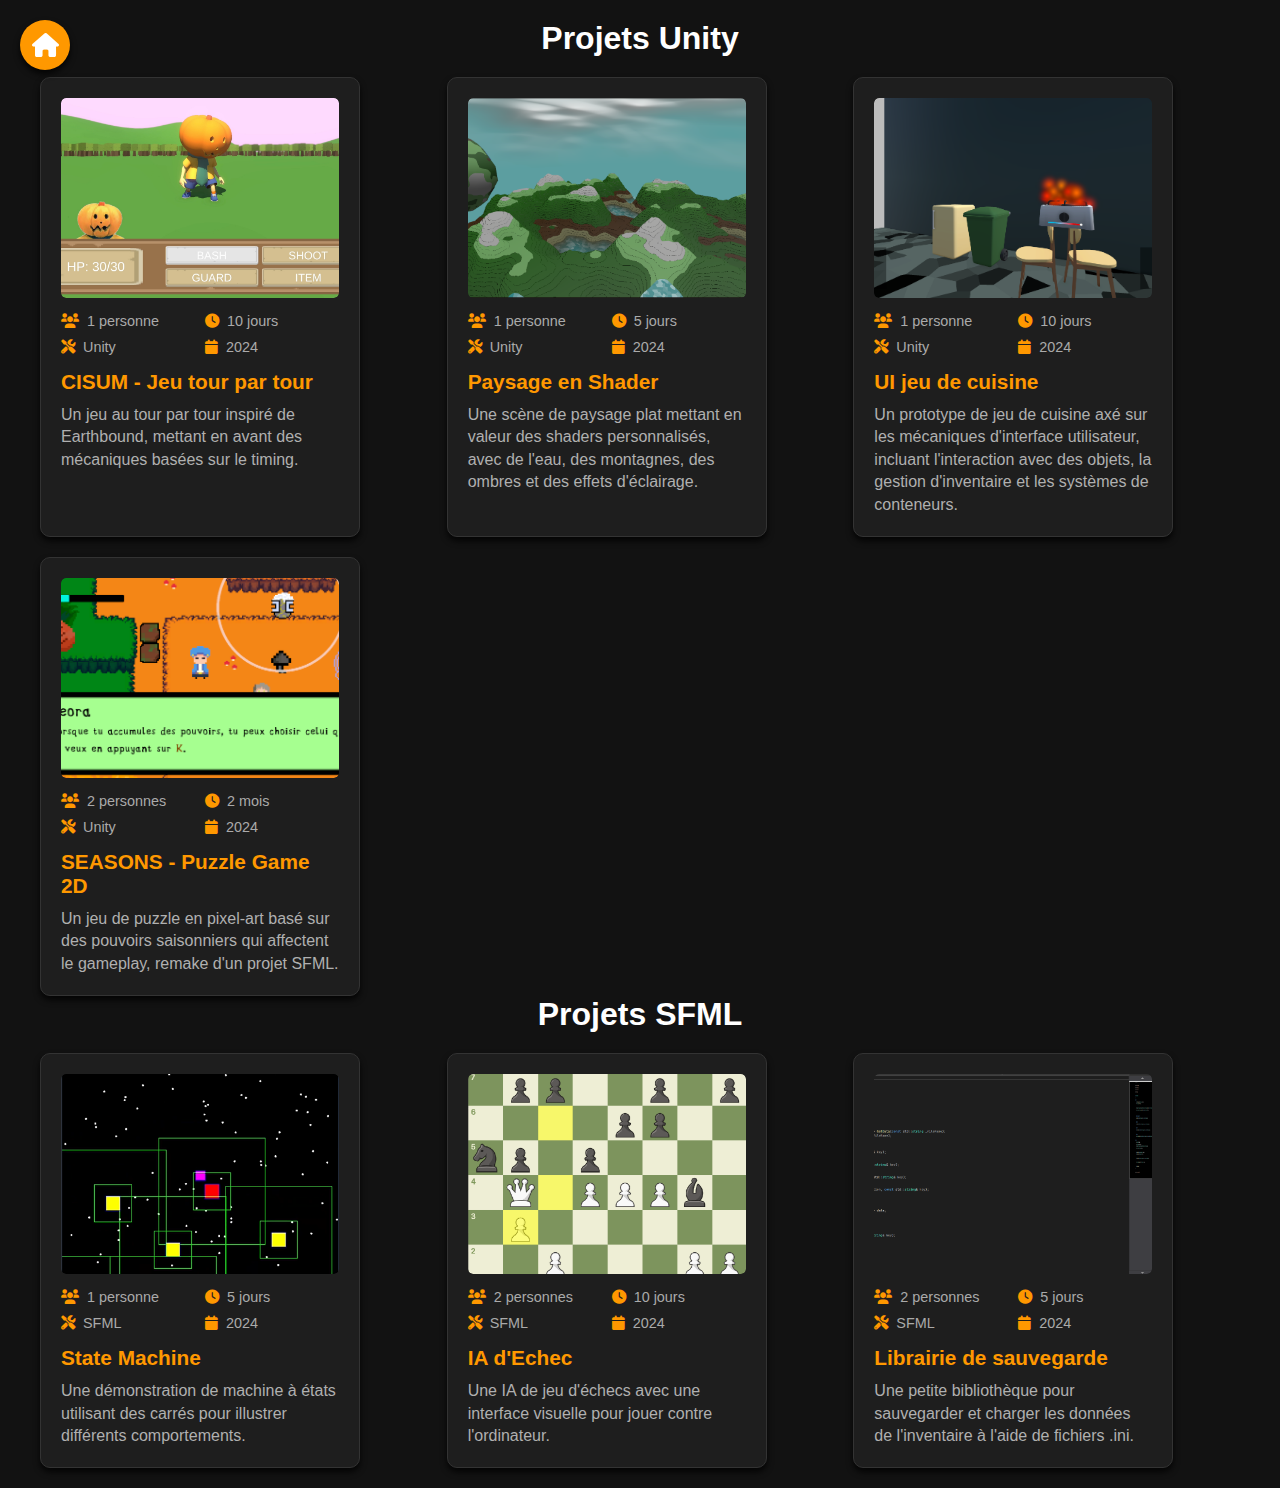
==== projets.html @ b47a1b58 "Grossse Update" ====
﻿<!DOCTYPE html>
<html lang="fr">
<head>
    <link rel="stylesheet" href="https://cdnjs.cloudflare.com/ajax/libs/font-awesome/6.0.0-beta3/css/all.min.css">

    <meta charset="UTF-8">
    <meta name="viewport" content="width=device-width, initial-scale=1.0">
    <title>Mes Projets</title>
    <style>
        /* Reset de base */
        * {
            margin: 0;
            padding: 0;
            box-sizing: border-box;
        }

        /* Mise en page globale */
        body {
            font-family: Arial, sans-serif;
            background-color: #121212;
            color: #e0e0e0;
            padding: 20px;
        }

        .home-button {
            position: fixed;
            top: 20px;
            left: 20px;
            background-color: #ff9800;
            color: #fff;
            border: none;
            border-radius: 50%;
            width: 50px;
            height: 50px;
            display: flex;
            justify-content: center;
            align-items: center;
            box-shadow: 0 4px 6px rgba(0, 0, 0, 0.8);
            cursor: pointer;
            transition: background-color 0.3s ease, transform 0.3s ease;
        }

            .home-button:hover {
                background-color: #ff7f00;
                transform: scale(1.1);
            }

            .home-button i {
                font-size: 24px;
            }

        h2 {
            text-align: center;
            margin-bottom: 20px;
            font-size: 2em;
            color: #ffffff;
        }

        main {
            max-width: 1200px;
            margin: 0 auto;
            display: grid;
            grid-template-columns: repeat(3, 1fr); /* 3 colonnes */
            gap: 20px;
        }

        @media (max-width: 768px) {
            main {
                grid-template-columns: 1fr; /* 1 colonne sur mobile */
                padding: 0 20px;
            }

            .project-card {
                width: 100%;
            }
        }

        /* Styles des cartes */
        .project-card {
            display: inline-block;
            max-width: 320px;
            padding: 20px;
            border: 1px solid #333;
            border-radius: 10px;
            background-color: #1e1e1e;
            box-shadow: 0 4px 6px rgba(0, 0, 0, 0.8);
            text-align: left;
            transition: transform 0.3s ease, box-shadow 0.3s ease;
            width: 100%;
        }

            .project-card:hover {
                transform: translateY(-10px);
                box-shadow: 0 8px 12px rgba(0, 0, 0, 1);
                border-color: #ff9800;
            }

        .project-card-image {
            width: 100%;
            height: 200px;
            overflow: hidden;
            border-radius: 5px;
        }

        .project-card img {
            width: 100%;
            height: 100%;
            object-fit: cover;
            border-radius: 5px;
        }

        /* Informations supplémentaires sous les cartes */
        .image-additional-info {
            margin-top: 15px;
            font-size: 0.9em;
            color: #aaaaaa;
            text-align: left;
            display: flex;
            flex-wrap: wrap;
            gap: 10px;
        }

            .image-additional-info div {
                display: flex;
                align-items: center;
                flex: 1 1 48%;
            }

            .image-additional-info i {
                margin-right: 8px;
                color: #ff9800;
            }

        .project-card-title {
            font-size: 1.3em;
            font-weight: bold;
            margin: 15px 0 10px;
            color: #ff9800;
        }

        .project-card-description {
            font-size: 1em;
            color: #b0b0b0;
            line-height: 1.4;
        }
    </style>

</head>

<body>
    <button class="home-button" onclick="window.location.href = 'index.html';">
        <i class="fa-solid fa-house"></i>
    </button>
    <h2>Projets Unity</h2>
    <main>
        <div class="project-card">
            <section>
                <div class="project-card-image">
                    <img src="ScreenPortfolio/Cisum/image1.jpg" alt="CISUM Logo">
                </div>
                <div class="image-additional-info">
                    <div class="team-size">
                        <i class="fa-solid fa-users"></i> 1 personne
                    </div>
                    <div class="time">
                        <i class="fa-solid fa-clock"></i> 10 jours
                    </div>
                    <div class="water-mark">
                        <i class="fa-solid fa-screwdriver-wrench"></i> Unity
                    </div>
                    <div class="year">
                        <i class="fa-solid fa-calendar"></i> 2024
                    </div>
                </div>
                <h3 class="project-card-title">CISUM - Jeu tour par tour</h3>
                <p class="project-card-description">
                    Un jeu au tour par tour inspiré de Earthbound, mettant en avant des mécaniques basées sur le timing.
                </p>
            </section>
        </div>

        <div class="project-card">
            <section>
                <div class="project-card-image">
                    <img src="ScreenPortfolio/ShaderUnityScreen/image1.png" alt="Paysage en Shader">
                </div>
                <div class="image-additional-info">
                    <div class="team-size">
                        <i class="fa-solid fa-users"></i> 1 personne
                    </div>
                    <div class="time">
                        <i class="fa-solid fa-clock"></i> 5 jours
                    </div>
                    <div class="water-mark">
                        <i class="fa-solid fa-screwdriver-wrench"></i> Unity
                    </div>
                    <div class="year">
                        <i class="fa-solid fa-calendar"></i> 2024
                    </div>
                </div>
                <h3 class="project-card-title">Paysage en Shader</h3>
                <p class="project-card-description">
                    Une scène de paysage plat mettant en valeur des shaders personnalisés, avec de l'eau, des montagnes, des ombres et des effets d'éclairage.
                </p>
            </section>
        </div>

        <div class="project-card">
            <section>
                <div class="project-card-image">
                    <img src="ScreenPortfolio/UIUnityScreen/image1.png" alt="UI jeu de cuisine">
                </div>
                <div class="image-additional-info">
                    <div class="team-size">
                        <i class="fa-solid fa-users"></i> 1 personne
                    </div>
                    <div class="time">
                        <i class="fa-solid fa-clock"></i> 10 jours
                    </div>
                    <div class="water-mark">
                        <i class="fa-solid fa-screwdriver-wrench"></i> Unity
                    </div>
                    <div class="year">
                        <i class="fa-solid fa-calendar"></i> 2024
                    </div>
                </div>
                <h3 class="project-card-title">UI jeu de cuisine</h3>
                <p class="project-card-description">
                    Un prototype de jeu de cuisine axé sur les mécaniques d'interface utilisateur, incluant l'interaction avec des objets, la gestion d'inventaire et les systèmes de conteneurs.
                </p>
            </section>
        </div>

        <div class="project-card">
            <section>
                <div class="project-card-image">
                    <img src="ScreenPortfolio/SeasonsUnity/image1.png" alt="SEASONS - Puzzle Game 2D">
                </div>
                <div class="image-additional-info">
                    <div class="team-size">
                        <i class="fa-solid fa-users"></i> 2 personnes
                    </div>
                    <div class="time">
                        <i class="fa-solid fa-clock"></i> 2 mois
                    </div>
                    <div class="water-mark">
                        <i class="fa-solid fa-screwdriver-wrench"></i> Unity
                    </div>
                    <div class="year">
                        <i class="fa-solid fa-calendar"></i> 2024
                    </div>
                </div>
                <h3 class="project-card-title">SEASONS - Puzzle Game 2D</h3>
                <p class="project-card-description">
                    Un jeu de puzzle en pixel-art basé sur des pouvoirs saisonniers qui affectent le gameplay, remake d'un projet SFML.
                </p>
            </section>
        </div>
    </main>
    <h2>Projets SFML</h2>
    <main>

        <div class="project-card">
            <section>
                <div class="project-card-image">
                    <img src="ScreenPortfolio/StateMachine/image1.png" alt="State Machine">
                </div>
                <div class="image-additional-info">
                    <div class="team-size">
                        <i class="fa-solid fa-users"></i> 1 personne
                    </div>
                    <div class="time">
                        <i class="fa-solid fa-clock"></i> 5 jours
                    </div>
                    <div class="water-mark">
                        <i class="fa-solid fa-screwdriver-wrench"></i> SFML
                    </div>
                    <div class="year">
                        <i class="fa-solid fa-calendar"></i> 2024
                    </div>
                </div>
                <h3 class="project-card-title">State Machine</h3>
                <p class="project-card-description">
                    Une démonstration de machine à états utilisant des carrés pour illustrer différents comportements.
                </p>
            </section>
        </div>

        <div class="project-card">
            <section>
                <div class="project-card-image">
                    <img src="ScreenPortfolio/ChessAI/image1.png" alt="IA d'Echec">
                </div>
                <div class="image-additional-info">
                    <div class="team-size">
                        <i class="fa-solid fa-users"></i> 2 personnes
                    </div>
                    <div class="time">
                        <i class="fa-solid fa-clock"></i> 10 jours
                    </div>
                    <div class="water-mark">
                        <i class="fa-solid fa-screwdriver-wrench"></i> SFML
                    </div>
                    <div class="year">
                        <i class="fa-solid fa-calendar"></i> 2024
                    </div>
                </div>
                <h3 class="project-card-title">IA d'Echec</h3>
                <p class="project-card-description">
                    Une IA de jeu d'échecs avec une interface visuelle pour jouer contre l'ordinateur.
                </p>
            </section>
        </div>

        <div class="project-card">
            <section>
                <div class="project-card-image">
                    <img src="ScreenPortfolio/LibrairieParsingSFML/image1.png" alt="Librairie de sauvegarde">
                </div>
                <div class="image-additional-info">
                    <div class="team-size">
                        <i class="fa-solid fa-users"></i> 2 personnes
                    </div>
                    <div class="time">
                        <i class="fa-solid fa-clock"></i> 5 jours
                    </div>
                    <div class="water-mark">
                        <i class="fa-solid fa-screwdriver-wrench"></i> SFML
                    </div>
                    <div class="year">
                        <i class="fa-solid fa-calendar"></i> 2024
                    </div>
                </div>
                <h3 class="project-card-title">Librairie de sauvegarde</h3>
                <p class="project-card-description">
                    Une petite bibliothèque pour sauvegarder et charger les données de l'inventaire à l'aide de fichiers .ini.
                </p>
            </section>
        </div>
    </main>

</body>
</html>
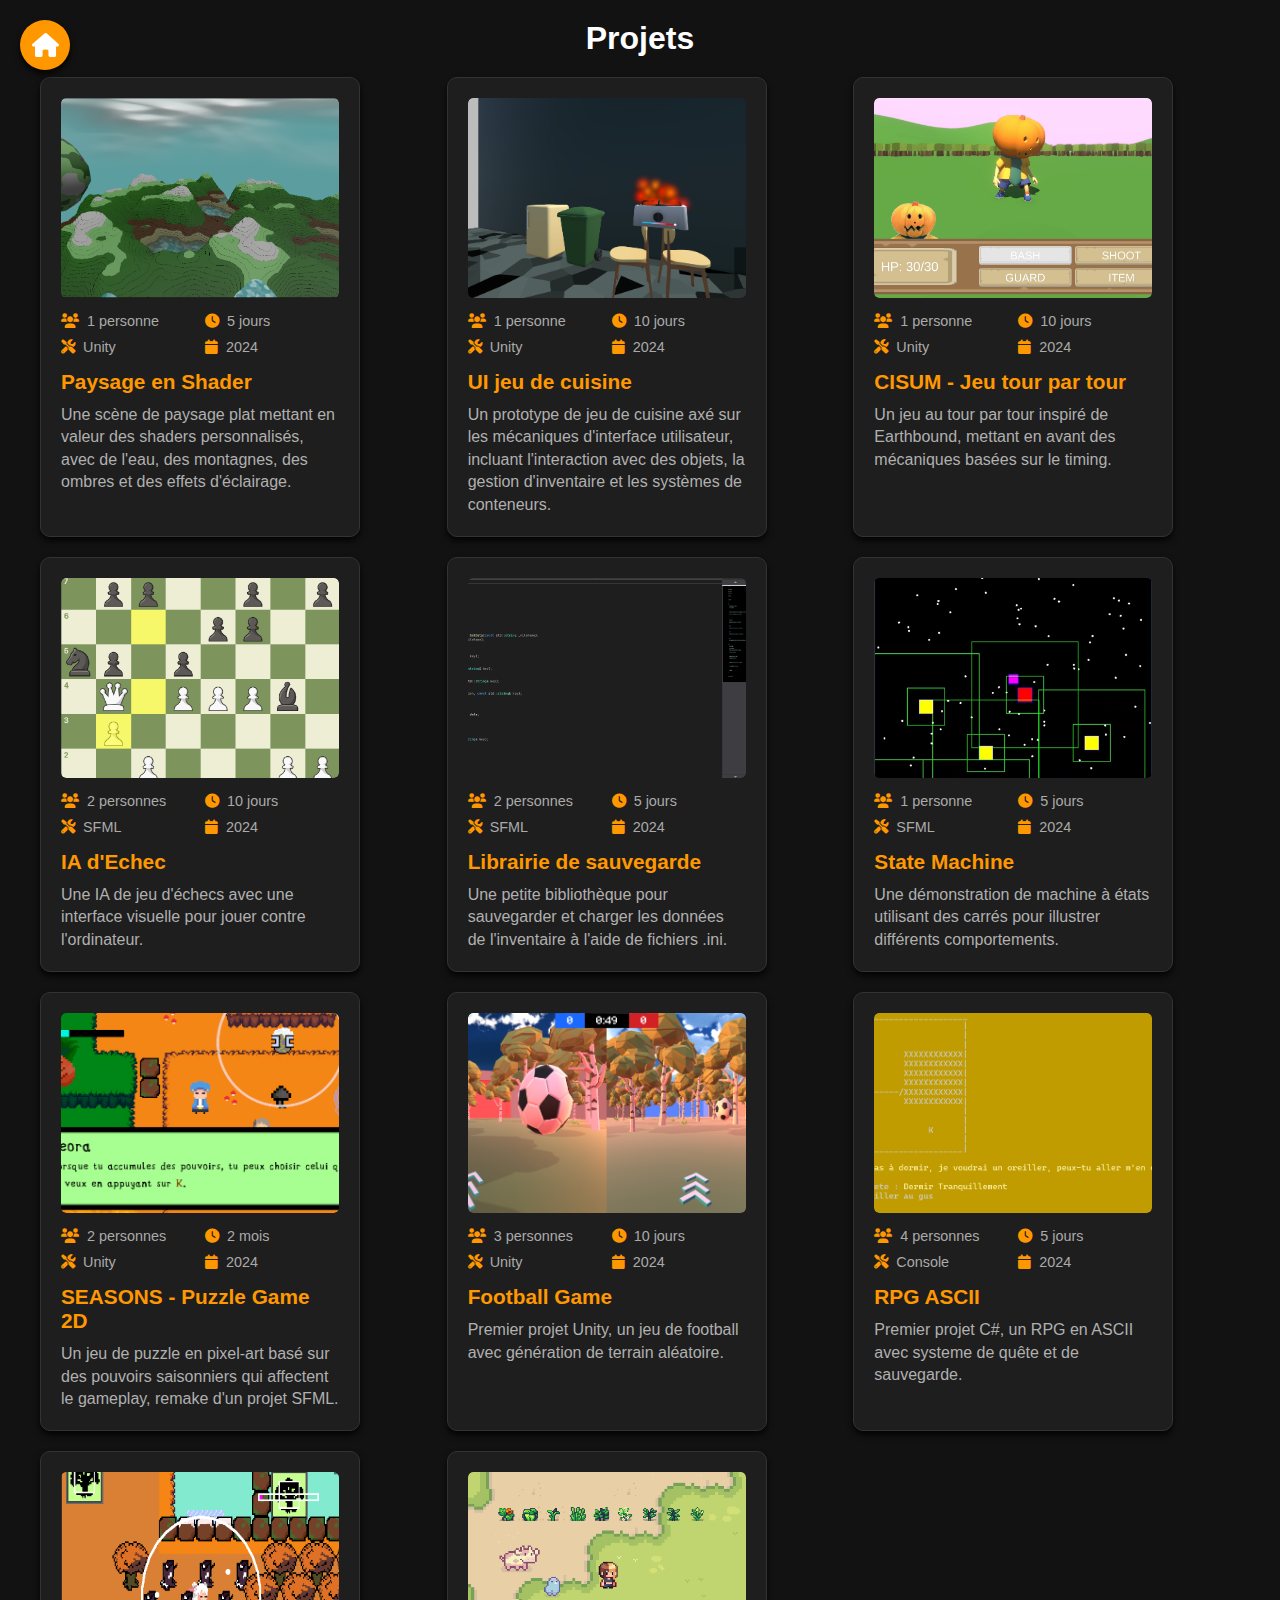
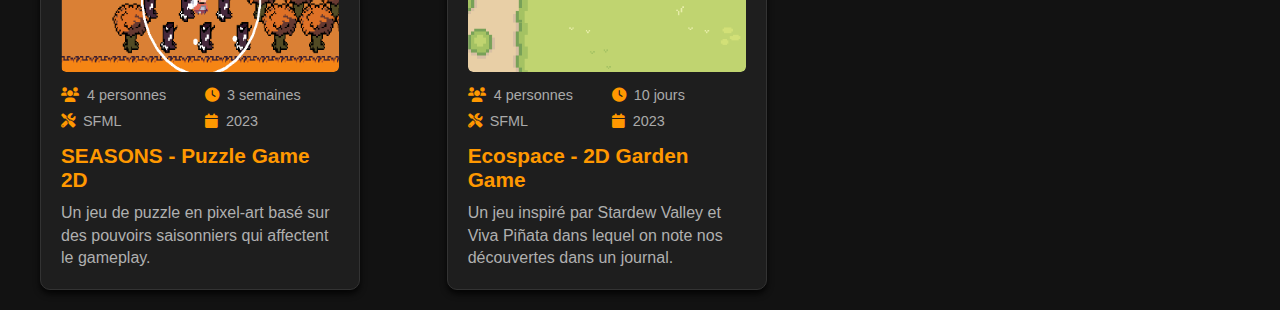
==== commit 836b93f9: "Ajouts de projets" ====
--- a/projets.html
+++ b/projets.html
@@ -151,8 +151,61 @@
     <button class="home-button" onclick="window.location.href = 'index.html';">
         <i class="fa-solid fa-house"></i>
     </button>
-    <h2>Projets Unity</h2>
+    <h2>Projets</h2>
     <main>
+
+        <div class="project-card">
+            <section>
+                <div class="project-card-image">
+                    <img src="ScreenPortfolio/ShaderUnityScreen/image1.png" alt="Paysage en Shader">
+                </div>
+                <div class="image-additional-info">
+                    <div class="team-size">
+                        <i class="fa-solid fa-users"></i> 1 personne
+                    </div>
+                    <div class="time">
+                        <i class="fa-solid fa-clock"></i> 5 jours
+                    </div>
+                    <div class="water-mark">
+                        <i class="fa-solid fa-screwdriver-wrench"></i> Unity
+                    </div>
+                    <div class="year">
+                        <i class="fa-solid fa-calendar"></i> 2024
+                    </div>
+                </div>
+                <h3 class="project-card-title">Paysage en Shader</h3>
+                <p class="project-card-description">
+                    Une scène de paysage plat mettant en valeur des shaders personnalisés, avec de l'eau, des montagnes, des ombres et des effets d'éclairage.
+                </p>
+            </section>
+        </div>
+
+        <div class="project-card">
+            <section>
+                <div class="project-card-image">
+                    <img src="ScreenPortfolio/UIUnityScreen/image1.png" alt="UI jeu de cuisine">
+                </div>
+                <div class="image-additional-info">
+                    <div class="team-size">
+                        <i class="fa-solid fa-users"></i> 1 personne
+                    </div>
+                    <div class="time">
+                        <i class="fa-solid fa-clock"></i> 10 jours
+                    </div>
+                    <div class="water-mark">
+                        <i class="fa-solid fa-screwdriver-wrench"></i> Unity
+                    </div>
+                    <div class="year">
+                        <i class="fa-solid fa-calendar"></i> 2024
+                    </div>
+                </div>
+                <h3 class="project-card-title">UI jeu de cuisine</h3>
+                <p class="project-card-description">
+                    Un prototype de jeu de cuisine axé sur les mécaniques d'interface utilisateur, incluant l'interaction avec des objets, la gestion d'inventaire et les systèmes de conteneurs.
+                </p>
+            </section>
+        </div>
+
         <div class="project-card">
             <section>
                 <div class="project-card-image">
@@ -182,7 +235,59 @@
         <div class="project-card">
             <section>
                 <div class="project-card-image">
-                    <img src="ScreenPortfolio/ShaderUnityScreen/image1.png" alt="Paysage en Shader">
+                    <img src="ScreenPortfolio/ChessAI/image1.png" alt="IA d'Echec">
+                </div>
+                <div class="image-additional-info">
+                    <div class="team-size">
+                        <i class="fa-solid fa-users"></i> 2 personnes
+                    </div>
+                    <div class="time">
+                        <i class="fa-solid fa-clock"></i> 10 jours
+                    </div>
+                    <div class="water-mark">
+                        <i class="fa-solid fa-screwdriver-wrench"></i> SFML
+                    </div>
+                    <div class="year">
+                        <i class="fa-solid fa-calendar"></i> 2024
+                    </div>
+                </div>
+                <h3 class="project-card-title">IA d'Echec</h3>
+                <p class="project-card-description">
+                    Une IA de jeu d'échecs avec une interface visuelle pour jouer contre l'ordinateur.
+                </p>
+            </section>
+        </div>
+
+        <div class="project-card">
+            <section>
+                <div class="project-card-image">
+                    <img src="ScreenPortfolio/LibrairieParsingSFML/image1.png" alt="Librairie de sauvegarde">
+                </div>
+                <div class="image-additional-info">
+                    <div class="team-size">
+                        <i class="fa-solid fa-users"></i> 2 personnes
+                    </div>
+                    <div class="time">
+                        <i class="fa-solid fa-clock"></i> 5 jours
+                    </div>
+                    <div class="water-mark">
+                        <i class="fa-solid fa-screwdriver-wrench"></i> SFML
+                    </div>
+                    <div class="year">
+                        <i class="fa-solid fa-calendar"></i> 2024
+                    </div>
+                </div>
+                <h3 class="project-card-title">Librairie de sauvegarde</h3>
+                <p class="project-card-description">
+                    Une petite bibliothèque pour sauvegarder et charger les données de l'inventaire à l'aide de fichiers .ini.
+                </p>
+            </section>
+        </div>
+
+        <div class="project-card">
+            <section>
+                <div class="project-card-image">
+                    <img src="ScreenPortfolio/StateMachine/image1.png" alt="State Machine">
                 </div>
                 <div class="image-additional-info">
                     <div class="team-size">
@@ -192,148 +297,145 @@
                         <i class="fa-solid fa-clock"></i> 5 jours
                     </div>
                     <div class="water-mark">
+                        <i class="fa-solid fa-screwdriver-wrench"></i> SFML
+                    </div>
+                    <div class="year">
+                        <i class="fa-solid fa-calendar"></i> 2024
+                    </div>
+                </div>
+                <h3 class="project-card-title">State Machine</h3>
+                <p class="project-card-description">
+                    Une démonstration de machine à états utilisant des carrés pour illustrer différents comportements.
+                </p>
+            </section>
+        </div>
+
+        <div class="project-card">
+            <section>
+                <div class="project-card-image">
+                    <img src="ScreenPortfolio/SeasonsUnity/image1.png" alt="SEASONS - Puzzle Game 2D">
+                </div>
+                <div class="image-additional-info">
+                    <div class="team-size">
+                        <i class="fa-solid fa-users"></i> 2 personnes
+                    </div>
+                    <div class="time">
+                        <i class="fa-solid fa-clock"></i> 2 mois
+                    </div>
+                    <div class="water-mark">
                         <i class="fa-solid fa-screwdriver-wrench"></i> Unity
                     </div>
                     <div class="year">
                         <i class="fa-solid fa-calendar"></i> 2024
                     </div>
                 </div>
-                <h3 class="project-card-title">Paysage en Shader</h3>
-                <p class="project-card-description">
-                    Une scène de paysage plat mettant en valeur des shaders personnalisés, avec de l'eau, des montagnes, des ombres et des effets d'éclairage.
-                </p>
-            </section>
-        </div>
-
-        <div class="project-card">
-            <section>
-                <div class="project-card-image">
-                    <img src="ScreenPortfolio/UIUnityScreen/image1.png" alt="UI jeu de cuisine">
-                </div>
-                <div class="image-additional-info">
-                    <div class="team-size">
-                        <i class="fa-solid fa-users"></i> 1 personne
+                <h3 class="project-card-title">SEASONS - Puzzle Game 2D</h3>
+                <p class="project-card-description">
+                    Un jeu de puzzle en pixel-art basé sur des pouvoirs saisonniers qui affectent le gameplay, remake d'un projet SFML.
+                </p>
+            </section>
+        </div>
+
+        <div class="project-card">
+            <section>
+                <div class="project-card-image">
+                    <img src="ScreenPortfolio/BallGame/image1.png" alt="Ball Game">
+                </div>
+                <div class="image-additional-info">
+                    <div class="team-size">
+                        <i class="fa-solid fa-users"></i> 3 personnes
+                    </div>
+                    <div class="time">
+                        <i class="fa-solid fa-clock"></i>  10 jours
+                    </div>
+                    <div class="water-mark">
+                        <i class="fa-solid fa-screwdriver-wrench"></i> Unity
+                    </div>
+                    <div class="year">
+                        <i class="fa-solid fa-calendar"></i> 2024
+                    </div>
+                </div>
+                <h3 class="project-card-title">Football Game</h3>
+                <p class="project-card-description">
+                    Premier projet Unity, un jeu de football avec génération de terrain aléatoire.
+                </p>
+            </section>
+        </div>
+
+        <div class="project-card">
+            <section>
+                <div class="project-card-image">
+                    <img src="ScreenPortfolio/RPGASCII/image1.png" alt="ASCII RPG">
+                </div>
+                <div class="image-additional-info">
+                    <div class="team-size">
+                        <i class="fa-solid fa-users"></i> 4 personnes
+                    </div>
+                    <div class="time">
+                        <i class="fa-solid fa-clock"></i>  5 jours
+                    </div>
+                    <div class="water-mark">
+                        <i class="fa-solid fa-screwdriver-wrench"></i> Console
+                    </div>
+                    <div class="year">
+                        <i class="fa-solid fa-calendar"></i> 2024
+                    </div>
+                </div>
+                <h3 class="project-card-title">RPG ASCII</h3>
+                <p class="project-card-description">
+                    Premier projet C#, un RPG en ASCII avec systeme de quête et de sauvegarde.
+                </p>
+            </section>
+        </div>
+
+        <div class="project-card">
+            <section>
+                <div class="project-card-image">
+                    <img src="ScreenPortfolio/SeasonsSFML/image1.png" alt="SEASONS - Puzzle Game 2D">
+                </div>
+                <div class="image-additional-info">
+                    <div class="team-size">
+                        <i class="fa-solid fa-users"></i> 4 personnes
+                    </div>
+                    <div class="time">
+                        <i class="fa-solid fa-clock"></i>  3 semaines
+                    </div>
+                    <div class="water-mark">
+                        <i class="fa-solid fa-screwdriver-wrench"></i> SFML
+                    </div>
+                    <div class="year">
+                        <i class="fa-solid fa-calendar"></i> 2023
+                    </div>
+                </div>
+                <h3 class="project-card-title">SEASONS - Puzzle Game 2D</h3>
+                <p class="project-card-description">
+                    Un jeu de puzzle en pixel-art basé sur des pouvoirs saisonniers qui affectent le gameplay.
+                </p>
+            </section>
+        </div>
+
+        <div class="project-card">
+            <section>
+                <div class="project-card-image">
+                    <img src="ScreenPortfolio/Ecospace/image1.png" alt="Ecospace">
+                </div>
+                <div class="image-additional-info">
+                    <div class="team-size">
+                        <i class="fa-solid fa-users"></i> 4 personnes
                     </div>
                     <div class="time">
                         <i class="fa-solid fa-clock"></i> 10 jours
                     </div>
                     <div class="water-mark">
-                        <i class="fa-solid fa-screwdriver-wrench"></i> Unity
-                    </div>
-                    <div class="year">
-                        <i class="fa-solid fa-calendar"></i> 2024
-                    </div>
-                </div>
-                <h3 class="project-card-title">UI jeu de cuisine</h3>
-                <p class="project-card-description">
-                    Un prototype de jeu de cuisine axé sur les mécaniques d'interface utilisateur, incluant l'interaction avec des objets, la gestion d'inventaire et les systèmes de conteneurs.
-                </p>
-            </section>
-        </div>
-
-        <div class="project-card">
-            <section>
-                <div class="project-card-image">
-                    <img src="ScreenPortfolio/SeasonsUnity/image1.png" alt="SEASONS - Puzzle Game 2D">
-                </div>
-                <div class="image-additional-info">
-                    <div class="team-size">
-                        <i class="fa-solid fa-users"></i> 2 personnes
-                    </div>
-                    <div class="time">
-                        <i class="fa-solid fa-clock"></i> 2 mois
-                    </div>
-                    <div class="water-mark">
-                        <i class="fa-solid fa-screwdriver-wrench"></i> Unity
-                    </div>
-                    <div class="year">
-                        <i class="fa-solid fa-calendar"></i> 2024
-                    </div>
-                </div>
-                <h3 class="project-card-title">SEASONS - Puzzle Game 2D</h3>
-                <p class="project-card-description">
-                    Un jeu de puzzle en pixel-art basé sur des pouvoirs saisonniers qui affectent le gameplay, remake d'un projet SFML.
-                </p>
-            </section>
-        </div>
-    </main>
-    <h2>Projets SFML</h2>
-    <main>
-
-        <div class="project-card">
-            <section>
-                <div class="project-card-image">
-                    <img src="ScreenPortfolio/StateMachine/image1.png" alt="State Machine">
-                </div>
-                <div class="image-additional-info">
-                    <div class="team-size">
-                        <i class="fa-solid fa-users"></i> 1 personne
-                    </div>
-                    <div class="time">
-                        <i class="fa-solid fa-clock"></i> 5 jours
-                    </div>
-                    <div class="water-mark">
                         <i class="fa-solid fa-screwdriver-wrench"></i> SFML
                     </div>
                     <div class="year">
-                        <i class="fa-solid fa-calendar"></i> 2024
-                    </div>
-                </div>
-                <h3 class="project-card-title">State Machine</h3>
-                <p class="project-card-description">
-                    Une démonstration de machine à états utilisant des carrés pour illustrer différents comportements.
-                </p>
-            </section>
-        </div>
-
-        <div class="project-card">
-            <section>
-                <div class="project-card-image">
-                    <img src="ScreenPortfolio/ChessAI/image1.png" alt="IA d'Echec">
-                </div>
-                <div class="image-additional-info">
-                    <div class="team-size">
-                        <i class="fa-solid fa-users"></i> 2 personnes
-                    </div>
-                    <div class="time">
-                        <i class="fa-solid fa-clock"></i> 10 jours
-                    </div>
-                    <div class="water-mark">
-                        <i class="fa-solid fa-screwdriver-wrench"></i> SFML
-                    </div>
-                    <div class="year">
-                        <i class="fa-solid fa-calendar"></i> 2024
-                    </div>
-                </div>
-                <h3 class="project-card-title">IA d'Echec</h3>
-                <p class="project-card-description">
-                    Une IA de jeu d'échecs avec une interface visuelle pour jouer contre l'ordinateur.
-                </p>
-            </section>
-        </div>
-
-        <div class="project-card">
-            <section>
-                <div class="project-card-image">
-                    <img src="ScreenPortfolio/LibrairieParsingSFML/image1.png" alt="Librairie de sauvegarde">
-                </div>
-                <div class="image-additional-info">
-                    <div class="team-size">
-                        <i class="fa-solid fa-users"></i> 2 personnes
-                    </div>
-                    <div class="time">
-                        <i class="fa-solid fa-clock"></i> 5 jours
-                    </div>
-                    <div class="water-mark">
-                        <i class="fa-solid fa-screwdriver-wrench"></i> SFML
-                    </div>
-                    <div class="year">
-                        <i class="fa-solid fa-calendar"></i> 2024
-                    </div>
-                </div>
-                <h3 class="project-card-title">Librairie de sauvegarde</h3>
-                <p class="project-card-description">
-                    Une petite bibliothèque pour sauvegarder et charger les données de l'inventaire à l'aide de fichiers .ini.
+                        <i class="fa-solid fa-calendar"></i> 2023
+                    </div>
+                </div>
+                <h3 class="project-card-title">Ecospace - 2D Garden Game</h3>
+                <p class="project-card-description">
+                    Un jeu inspiré par Stardew Valley et Viva Piñata dans lequel on note nos découvertes dans un journal.
                 </p>
             </section>
         </div>
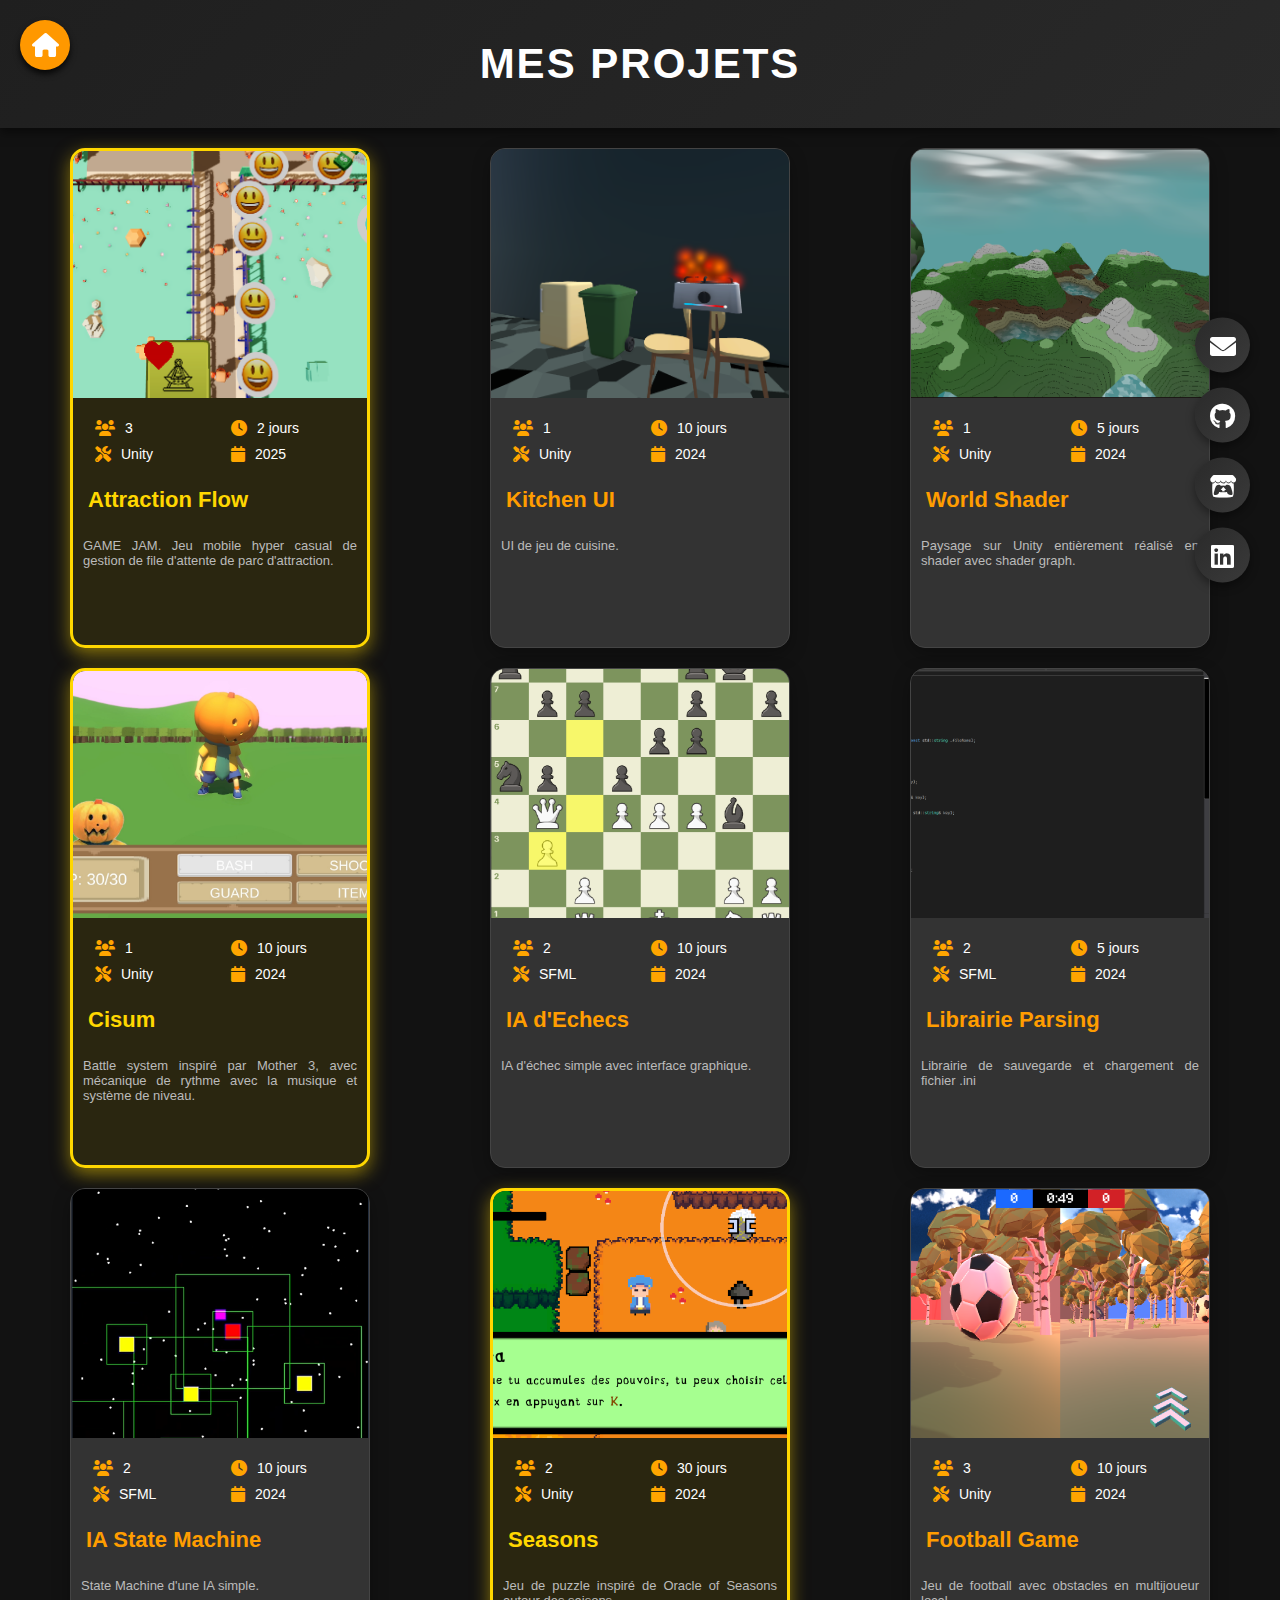
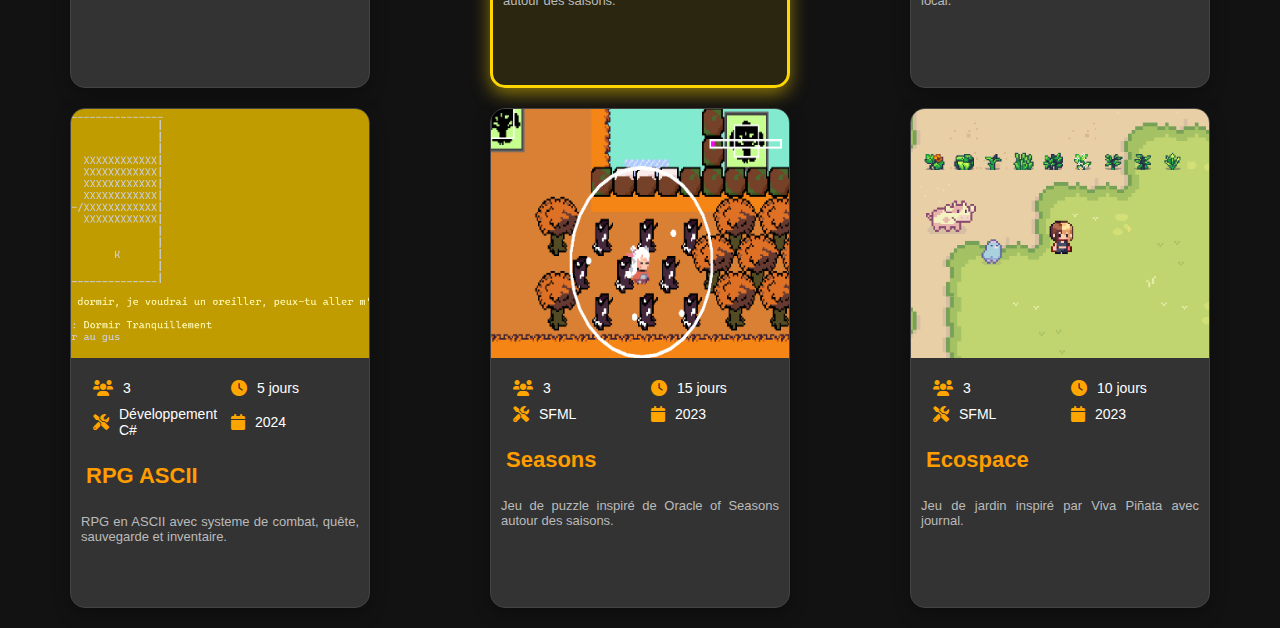
==== commit 612bdeed: "refonte totale" ====
--- a/projets.html
+++ b/projets.html
@@ -1,445 +1,221 @@
-﻿<!DOCTYPE html>
-<html lang="fr">
-<head>
-    <link rel="stylesheet" href="https://cdnjs.cloudflare.com/ajax/libs/font-awesome/6.0.0-beta3/css/all.min.css">
-
-    <meta charset="UTF-8">
-    <meta name="viewport" content="width=device-width, initial-scale=1.0">
-    <title>Mes Projets</title>
-    <style>
-        /* Reset de base */
-        * {
-            margin: 0;
-            padding: 0;
-            box-sizing: border-box;
-        }
-
-        /* Mise en page globale */
-        body {
-            font-family: Arial, sans-serif;
-            background-color: #121212;
-            color: #e0e0e0;
-            padding: 20px;
-        }
-
-        .home-button {
-            position: fixed;
-            top: 20px;
-            left: 20px;
-            background-color: #ff9800;
-            color: #fff;
-            border: none;
-            border-radius: 50%;
-            width: 50px;
-            height: 50px;
-            display: flex;
-            justify-content: center;
-            align-items: center;
-            box-shadow: 0 4px 6px rgba(0, 0, 0, 0.8);
-            cursor: pointer;
-            transition: background-color 0.3s ease, transform 0.3s ease;
-        }
-
-            .home-button:hover {
-                background-color: #ff7f00;
-                transform: scale(1.1);
-            }
-
-            .home-button i {
-                font-size: 24px;
-            }
-
-        h2 {
-            text-align: center;
-            margin-bottom: 20px;
-            font-size: 2em;
-            color: #ffffff;
-        }
-
-        main {
-            max-width: 1200px;
-            margin: 0 auto;
-            display: grid;
-            grid-template-columns: repeat(3, 1fr); /* 3 colonnes */
-            gap: 20px;
-        }
-
-        @media (max-width: 768px) {
-            main {
-                grid-template-columns: 1fr; /* 1 colonne sur mobile */
-                padding: 0 20px;
-            }
-
-            .project-card {
-                width: 100%;
-            }
-        }
-
-        /* Styles des cartes */
-        .project-card {
-            display: inline-block;
-            max-width: 320px;
-            padding: 20px;
-            border: 1px solid #333;
-            border-radius: 10px;
-            background-color: #1e1e1e;
-            box-shadow: 0 4px 6px rgba(0, 0, 0, 0.8);
-            text-align: left;
-            transition: transform 0.3s ease, box-shadow 0.3s ease;
-            width: 100%;
-        }
-
-            .project-card:hover {
-                transform: translateY(-10px);
-                box-shadow: 0 8px 12px rgba(0, 0, 0, 1);
-                border-color: #ff9800;
-            }
-
-        .project-card-image {
-            width: 100%;
-            height: 200px;
-            overflow: hidden;
-            border-radius: 5px;
-        }
-
-        .project-card img {
-            width: 100%;
-            height: 100%;
-            object-fit: cover;
-            border-radius: 5px;
-        }
-
-        /* Informations supplémentaires sous les cartes */
-        .image-additional-info {
-            margin-top: 15px;
-            font-size: 0.9em;
-            color: #aaaaaa;
-            text-align: left;
-            display: flex;
-            flex-wrap: wrap;
-            gap: 10px;
-        }
-
-            .image-additional-info div {
-                display: flex;
-                align-items: center;
-                flex: 1 1 48%;
-            }
-
-            .image-additional-info i {
-                margin-right: 8px;
-                color: #ff9800;
-            }
-
-        .project-card-title {
-            font-size: 1.3em;
-            font-weight: bold;
-            margin: 15px 0 10px;
-            color: #ff9800;
-        }
-
-        .project-card-description {
-            font-size: 1em;
-            color: #b0b0b0;
-            line-height: 1.4;
-        }
-    </style>
-
-</head>
-
-<body>
-    <button class="home-button" onclick="window.location.href = 'index.html';">
-        <i class="fa-solid fa-house"></i>
-    </button>
-    <h2>Projets</h2>
-    <main>
-
-        <div class="project-card">
-            <section>
-                <div class="project-card-image">
-                    <img src="ScreenPortfolio/ShaderUnityScreen/image1.png" alt="Paysage en Shader">
-                </div>
-                <div class="image-additional-info">
-                    <div class="team-size">
-                        <i class="fa-solid fa-users"></i> 1 personne
-                    </div>
-                    <div class="time">
-                        <i class="fa-solid fa-clock"></i> 5 jours
-                    </div>
-                    <div class="water-mark">
-                        <i class="fa-solid fa-screwdriver-wrench"></i> Unity
-                    </div>
-                    <div class="year">
-                        <i class="fa-solid fa-calendar"></i> 2024
-                    </div>
-                </div>
-                <h3 class="project-card-title">Paysage en Shader</h3>
-                <p class="project-card-description">
-                    Une scène de paysage plat mettant en valeur des shaders personnalisés, avec de l'eau, des montagnes, des ombres et des effets d'éclairage.
-                </p>
-            </section>
+<!DOCTYPE html>
+<html>
+    <head>
+        <meta charset="UTF-8">
+        <meta name="viewport" content="width=device-width, initial-scale=1.0">
+        <title>Mes Projets - Julen Montes</title>
+        <link rel="stylesheet" href="styles/project-card.css">
+        <link rel="stylesheet" href="styles/projets.css">
+        <link rel="stylesheet" href="styles/contact.css">
+        <link rel="stylesheet" href="styles/general.css">
+
+        <link rel="stylesheet" href="https://cdnjs.cloudflare.com/ajax/libs/font-awesome/6.0.0-beta3/css/all.min.css">
+    </head>
+    <body>
+        <button class="home-button" onclick="window.location.href = 'index.html';" aria-label="Retour à l'accueil">
+            <i class="fa-solid fa-house"></i>
+        </button>        
+        <div class="header">
+            <h1 class="header-title">
+                Mes Projets
+            </h1>
         </div>
 
-        <div class="project-card">
-            <section>
-                <div class="project-card-image">
-                    <img src="ScreenPortfolio/UIUnityScreen/image1.png" alt="UI jeu de cuisine">
-                </div>
-                <div class="image-additional-info">
-                    <div class="team-size">
-                        <i class="fa-solid fa-users"></i> 1 personne
-                    </div>
-                    <div class="time">
-                        <i class="fa-solid fa-clock"></i> 10 jours
-                    </div>
-                    <div class="water-mark">
-                        <i class="fa-solid fa-screwdriver-wrench"></i> Unity
-                    </div>
-                    <div class="year">
-                        <i class="fa-solid fa-calendar"></i> 2024
-                    </div>
-                </div>
-                <h3 class="project-card-title">UI jeu de cuisine</h3>
-                <p class="project-card-description">
-                    Un prototype de jeu de cuisine axé sur les mécaniques d'interface utilisateur, incluant l'interaction avec des objets, la gestion d'inventaire et les systèmes de conteneurs.
-                </p>
-            </section>
+        <div class="project-container" id="project-container">
+            <!-- Les projets seront générés ici -->
         </div>
 
-        <div class="project-card">
-            <section>
-                <div class="project-card-image">
-                    <img src="ScreenPortfolio/Cisum/image1.jpg" alt="CISUM Logo">
-                </div>
-                <div class="image-additional-info">
-                    <div class="team-size">
-                        <i class="fa-solid fa-users"></i> 1 personne
-                    </div>
-                    <div class="time">
-                        <i class="fa-solid fa-clock"></i> 10 jours
-                    </div>
-                    <div class="water-mark">
-                        <i class="fa-solid fa-screwdriver-wrench"></i> Unity
-                    </div>
-                    <div class="year">
-                        <i class="fa-solid fa-calendar"></i> 2024
-                    </div>
-                </div>
-                <h3 class="project-card-title">CISUM - Jeu tour par tour</h3>
-                <p class="project-card-description">
-                    Un jeu au tour par tour inspiré de Earthbound, mettant en avant des mécaniques basées sur le timing.
-                </p>
-            </section>
+        <div class="social-buttons">
+            <a href="mailto:julenmontesytellez@gmail.com" class="social-button" title="Email">
+                <i class="fas fa-envelope"></i>
+            </a>
+            <a href="https://github.com/JulenMYT" class="social-button" title="GitHub">
+                <i class="fab fa-github"></i>
+            </a>
+            <a href="https://itch.io/profile/awakening15" class="social-button" title="Itch.io">
+                <i class="fab fa-itch-io"></i>
+            </a>
+            <a href="https://www.linkedin.com/in/julen-montes-5aa54b341/" class="social-button" title="LinkedIn">
+                <i class="fab fa-linkedin"></i>
+            </a>
         </div>
 
-        <div class="project-card">
-            <section>
-                <div class="project-card-image">
-                    <img src="ScreenPortfolio/ChessAI/image1.png" alt="IA d'Echec">
-                </div>
-                <div class="image-additional-info">
-                    <div class="team-size">
-                        <i class="fa-solid fa-users"></i> 2 personnes
-                    </div>
-                    <div class="time">
-                        <i class="fa-solid fa-clock"></i> 10 jours
-                    </div>
-                    <div class="water-mark">
-                        <i class="fa-solid fa-screwdriver-wrench"></i> SFML
-                    </div>
-                    <div class="year">
-                        <i class="fa-solid fa-calendar"></i> 2024
-                    </div>
-                </div>
-                <h3 class="project-card-title">IA d'Echec</h3>
-                <p class="project-card-description">
-                    Une IA de jeu d'échecs avec une interface visuelle pour jouer contre l'ordinateur.
-                </p>
-            </section>
-        </div>
-
-        <div class="project-card">
-            <section>
-                <div class="project-card-image">
-                    <img src="ScreenPortfolio/LibrairieParsingSFML/image1.png" alt="Librairie de sauvegarde">
-                </div>
-                <div class="image-additional-info">
-                    <div class="team-size">
-                        <i class="fa-solid fa-users"></i> 2 personnes
-                    </div>
-                    <div class="time">
-                        <i class="fa-solid fa-clock"></i> 5 jours
-                    </div>
-                    <div class="water-mark">
-                        <i class="fa-solid fa-screwdriver-wrench"></i> SFML
-                    </div>
-                    <div class="year">
-                        <i class="fa-solid fa-calendar"></i> 2024
-                    </div>
-                </div>
-                <h3 class="project-card-title">Librairie de sauvegarde</h3>
-                <p class="project-card-description">
-                    Une petite bibliothèque pour sauvegarder et charger les données de l'inventaire à l'aide de fichiers .ini.
-                </p>
-            </section>
-        </div>
-
-        <div class="project-card">
-            <section>
-                <div class="project-card-image">
-                    <img src="ScreenPortfolio/StateMachine/image1.png" alt="State Machine">
-                </div>
-                <div class="image-additional-info">
-                    <div class="team-size">
-                        <i class="fa-solid fa-users"></i> 1 personne
-                    </div>
-                    <div class="time">
-                        <i class="fa-solid fa-clock"></i> 5 jours
-                    </div>
-                    <div class="water-mark">
-                        <i class="fa-solid fa-screwdriver-wrench"></i> SFML
-                    </div>
-                    <div class="year">
-                        <i class="fa-solid fa-calendar"></i> 2024
-                    </div>
-                </div>
-                <h3 class="project-card-title">State Machine</h3>
-                <p class="project-card-description">
-                    Une démonstration de machine à états utilisant des carrés pour illustrer différents comportements.
-                </p>
-            </section>
-        </div>
-
-        <div class="project-card">
-            <section>
-                <div class="project-card-image">
-                    <img src="ScreenPortfolio/SeasonsUnity/image1.png" alt="SEASONS - Puzzle Game 2D">
-                </div>
-                <div class="image-additional-info">
-                    <div class="team-size">
-                        <i class="fa-solid fa-users"></i> 2 personnes
-                    </div>
-                    <div class="time">
-                        <i class="fa-solid fa-clock"></i> 2 mois
-                    </div>
-                    <div class="water-mark">
-                        <i class="fa-solid fa-screwdriver-wrench"></i> Unity
-                    </div>
-                    <div class="year">
-                        <i class="fa-solid fa-calendar"></i> 2024
-                    </div>
-                </div>
-                <h3 class="project-card-title">SEASONS - Puzzle Game 2D</h3>
-                <p class="project-card-description">
-                    Un jeu de puzzle en pixel-art basé sur des pouvoirs saisonniers qui affectent le gameplay, remake d'un projet SFML.
-                </p>
-            </section>
-        </div>
-
-        <div class="project-card">
-            <section>
-                <div class="project-card-image">
-                    <img src="ScreenPortfolio/BallGame/image1.png" alt="Ball Game">
-                </div>
-                <div class="image-additional-info">
-                    <div class="team-size">
-                        <i class="fa-solid fa-users"></i> 3 personnes
-                    </div>
-                    <div class="time">
-                        <i class="fa-solid fa-clock"></i>  10 jours
-                    </div>
-                    <div class="water-mark">
-                        <i class="fa-solid fa-screwdriver-wrench"></i> Unity
-                    </div>
-                    <div class="year">
-                        <i class="fa-solid fa-calendar"></i> 2024
-                    </div>
-                </div>
-                <h3 class="project-card-title">Football Game</h3>
-                <p class="project-card-description">
-                    Premier projet Unity, un jeu de football avec génération de terrain aléatoire.
-                </p>
-            </section>
-        </div>
-
-        <div class="project-card">
-            <section>
-                <div class="project-card-image">
-                    <img src="ScreenPortfolio/RPGASCII/image1.png" alt="ASCII RPG">
-                </div>
-                <div class="image-additional-info">
-                    <div class="team-size">
-                        <i class="fa-solid fa-users"></i> 4 personnes
-                    </div>
-                    <div class="time">
-                        <i class="fa-solid fa-clock"></i>  5 jours
-                    </div>
-                    <div class="water-mark">
-                        <i class="fa-solid fa-screwdriver-wrench"></i> Console
-                    </div>
-                    <div class="year">
-                        <i class="fa-solid fa-calendar"></i> 2024
-                    </div>
-                </div>
-                <h3 class="project-card-title">RPG ASCII</h3>
-                <p class="project-card-description">
-                    Premier projet C#, un RPG en ASCII avec systeme de quête et de sauvegarde.
-                </p>
-            </section>
-        </div>
-
-        <div class="project-card">
-            <section>
-                <div class="project-card-image">
-                    <img src="ScreenPortfolio/SeasonsSFML/image1.png" alt="SEASONS - Puzzle Game 2D">
-                </div>
-                <div class="image-additional-info">
-                    <div class="team-size">
-                        <i class="fa-solid fa-users"></i> 4 personnes
-                    </div>
-                    <div class="time">
-                        <i class="fa-solid fa-clock"></i>  3 semaines
-                    </div>
-                    <div class="water-mark">
-                        <i class="fa-solid fa-screwdriver-wrench"></i> SFML
-                    </div>
-                    <div class="year">
-                        <i class="fa-solid fa-calendar"></i> 2023
-                    </div>
-                </div>
-                <h3 class="project-card-title">SEASONS - Puzzle Game 2D</h3>
-                <p class="project-card-description">
-                    Un jeu de puzzle en pixel-art basé sur des pouvoirs saisonniers qui affectent le gameplay.
-                </p>
-            </section>
-        </div>
-
-        <div class="project-card">
-            <section>
-                <div class="project-card-image">
-                    <img src="ScreenPortfolio/Ecospace/image1.png" alt="Ecospace">
-                </div>
-                <div class="image-additional-info">
-                    <div class="team-size">
-                        <i class="fa-solid fa-users"></i> 4 personnes
-                    </div>
-                    <div class="time">
-                        <i class="fa-solid fa-clock"></i> 10 jours
-                    </div>
-                    <div class="water-mark">
-                        <i class="fa-solid fa-screwdriver-wrench"></i> SFML
-                    </div>
-                    <div class="year">
-                        <i class="fa-solid fa-calendar"></i> 2023
-                    </div>
-                </div>
-                <h3 class="project-card-title">Ecospace - 2D Garden Game</h3>
-                <p class="project-card-description">
-                    Un jeu inspiré par Stardew Valley et Viva Piñata dans lequel on note nos découvertes dans un journal.
-                </p>
-            </section>
-        </div>
-    </main>
-
-</body>
-</html>
+        <script>
+            const projects = [
+                {
+                    title: "Attraction Flow",
+                    image: "screen/AttractionFlow/image1.png",
+                    teamSize: 3,
+                    time: "2 jours",
+                    engine: "Unity",
+                    year: 2025,
+                    description: "GAME JAM. Jeu mobile hyper casual de gestion de file d'attente de parc d'attraction.",
+                    isGold: true,
+                    detailPage: "project-details/attraction-flow.html"
+                }, 
+                {
+                    title: "Kitchen UI",
+                    image: "screen/UIUnityScreen/image1.png",
+                    teamSize: 1,
+                    time: "10 jours",
+                    engine: "Unity",
+                    year: 2024,
+                    description: "UI de jeu de cuisine.",
+                    isGold: false,
+                    detailPage: "project-details/kitchen-ui.html"
+                },    
+                {
+                    title: "World Shader",
+                    image: "screen/ShaderUnityScreen/image1.png",
+                    teamSize: 1,
+                    time: "5 jours",
+                    engine: "Unity",
+                    year: 2024,
+                    description: "Paysage sur Unity entièrement réalisé en shader avec shader graph.",
+                    isGold: false,
+                    detailPage: "project-details/world-shader.html"
+                },
+                {
+                    title: "Cisum",
+                    image: "screen/Cisum/image1.jpg",
+                    teamSize: 1,
+                    time: "10 jours",
+                    engine: "Unity",
+                    year: 2024,
+                    description: "Battle system inspiré par Mother 3, avec mécanique de rythme avec la musique et système de niveau.",
+                    isGold: true,
+                    detailPage: "project-details/cisum.html"
+                },
+                {
+                    title: "IA d'Echecs",
+                    image: "screen/ChessAI/image1.png",
+                    teamSize: 2,
+                    time: "10 jours",
+                    engine: "SFML",
+                    year: 2024,
+                    description: "IA d'échec simple avec interface graphique.",
+                    isGold: false,
+                    detailPage: "project-details/chess.html"
+                },
+                {
+                    title: "Librairie Parsing",
+                    image: "screen/LibrairieParsingSMLF/image1.png",
+                    teamSize: 2,
+                    time: "5 jours",
+                    engine: "SFML",
+                    year: 2024,
+                    description: "Librairie de sauvegarde et chargement de fichier .ini",
+                    isGold: false,
+                    detailPage: "project-details/parsing.html"
+                },
+                {
+                    title: "IA State Machine",
+                    image: "screen/StateMachine/image1.png",
+                    teamSize: 2,
+                    time: "10 jours",
+                    engine: "SFML",
+                    year: 2024,
+                    description: "State Machine d'une IA simple.",
+                    isGold: false,
+                    detailPage: "project-details/state-machine.html"
+                },
+                {
+                    title: "Seasons",
+                    image: "screen/SeasonsUnity/image1.png",
+                    teamSize: 2,
+                    time: "30 jours",
+                    engine: "Unity",
+                    year: 2024,
+                    description: "Jeu de puzzle inspiré de Oracle of Seasons autour des saisons.",
+                    isGold: true,
+                    detailPage: "project-details/seasons.html"
+                },
+                {
+                    title: "Football Game",
+                    image: "screen/BallGame/image1.png",
+                    teamSize: 3,
+                    time: "10 jours",
+                    engine: "Unity",
+                    year: 2024,
+                    description: "Jeu de football avec obstacles en multijoueur local.",
+                    isGold: false,
+                    detailPage: "project-details/ball-game.html"
+                },
+                {
+                    title: "RPG ASCII",
+                    image: "screen/ASCII/image1.png",
+                    teamSize: 3,
+                    time: "5 jours",
+                    engine: "Développement C#",
+                    year: 2024,
+                    description: "RPG en ASCII avec systeme de combat, quête, sauvegarde et inventaire.",
+                    isGold: false,
+                    detailPage: "project-details/ascii.html"
+                },
+                {
+                    title: "Seasons",
+                    image: "screen/SeasonsSFML/image1.png",
+                    teamSize: 3,
+                    time: "15 jours",
+                    engine: "SFML",
+                    year: 2023,
+                    description: "Jeu de puzzle inspiré de Oracle of Seasons autour des saisons.",
+                    isGold: false,
+                    detailPage: "project-details/seasons-sfml.html"
+                },
+                {
+                    title: "Ecospace",
+                    image: "screen/Ecospace/image1.png",
+                    teamSize: 3,
+                    time: "10 jours",
+                    engine: "SFML",
+                    year: 2023,
+                    description: "Jeu de jardin inspiré par Viva Piñata avec journal.",
+                    isGold: false,
+                    detailPage: "project-details/ecospace.html"
+                },
+            ];
+    
+            const projectContainer = document.getElementById("project-container");
+    
+            projects.forEach(project => {
+                const projectCard = document.createElement("div");
+                projectCard.classList.add("project-card");
+
+                if (project.isGold) {
+                    projectCard.classList.add("gold");
+                }
+
+                projectCard.innerHTML = `
+                <a href="${project.detailPage}" target="_blank" class="project-link">
+                    <div class="img-container">
+                        <img class="image" src="${project.image}" alt="${project.title}">
+                    </div>
+                    <div class="stats">
+                        <div class="team-size">
+                            <i class="fa-solid fa-users"></i> ${project.teamSize}
+                        </div>
+                        <div class="time">
+                            <i class="fa-solid fa-clock"></i> ${project.time}
+                        </div>
+                        <div class="water-mark">
+                            <i class="fa-solid fa-screwdriver-wrench"></i> ${project.engine}
+                        </div>
+                        <div class="year">
+                            <i class="fa-solid fa-calendar"></i> ${project.year}
+                        </div>
+                    </div>
+                    <div class="title">
+                        <h2>${project.title}</h2>
+                    </div>
+                    <div class="description">
+                        <p>${project.description}</p>
+                    </div>
+                </a>
+                `;
+    
+                projectContainer.appendChild(projectCard);
+            });
+        </script>
+    </body>
+</html>--- a/styles/project-card.css
+++ b/styles/project-card.css
@@ -0,0 +1,99 @@
+.project-card {
+    background-color: var(--card-background);
+    color: white;
+    width: 300px;
+    height: 500px;
+    border-radius: 15px;
+    border: solid 1px #444;
+    box-shadow: 0 6px 18px rgba(0, 0, 0, 0.3);
+    text-align: left;
+    overflow: hidden;
+    transition: transform 0.3s ease, box-shadow 0.3s ease, background-color 0.3s ease;
+}
+
+.project-link {
+    text-decoration: none;
+    color: inherit;
+    height: 100%;
+}
+
+.project-card.gold {
+    border: solid 3px gold;
+    box-shadow: 0 6px 18px rgba(255, 215, 0, 0.5);
+    background-color: rgba(255, 215, 0, 0.1);
+}
+
+.project-card:hover {
+    transform: scale(1.05);
+    box-shadow: 0 8px 24px rgba(255, 157, 0, 0.4);
+    background-color: var(--hover-background);
+}
+
+.project-card.gold:hover {
+    border: solid 3px gold;
+    box-shadow: 0 8px 24px rgba(255, 215, 0, 0.7);
+}
+
+.img-container {
+    width: 100%;
+    height: 50%;
+    margin-bottom: 12px;
+}
+
+.image {
+    width: 100%;
+    height: 100%;
+    object-fit: cover;
+    border-radius: 10px 10px 0 0;
+}
+
+.stats {
+    display: grid;
+    grid-template-columns: repeat(2, 1fr);
+    gap: 10px;
+    padding: 10px;
+    margin-left: 12px;
+    font-size: 14px;
+}
+
+.stats div {
+    display: flex;
+    align-items: center;
+}
+
+.stats i {
+    margin-right: 10px;
+    font-size: 16px;
+    color: orange;
+    transition: color 0.3s ease;
+}
+
+.stats i:hover {
+    color: #ff9d00;
+    transform: scale(1.1);
+    transition: color 0.3s ease, transform 0.3s ease;
+}
+
+.title h2 {
+    font-size: 22px;
+    margin: 15px;
+    color: var(--orange);
+}
+
+.project-card.gold .title h2 {
+    color: gold;
+    font-weight: bold;
+}
+
+.description {
+    padding: 10px;
+    font-size: 13px;
+    color: #bbb;
+    text-align: justify;
+}
+
+@media (max-width: 768px) {
+    .stats {
+        grid-template-columns: 1fr;
+    }
+}--- a/styles/projets.css
+++ b/styles/projets.css
@@ -0,0 +1,75 @@
+* {
+    margin: 0;
+    padding: 0;
+    box-sizing: border-box;
+    font-family: 'Poppins', sans-serif;
+}
+
+body {
+    background-color: #121212;
+    color: white;
+    text-align: center;
+    transition: background 0.5s ease-in-out;
+}
+
+.header {
+    background: linear-gradient(135deg, #1f1f1f, #292929);
+    padding: 40px 0;
+    box-shadow: 0 4px 10px rgba(0, 0, 0, 0.5);
+    animation: fadeIn 1s ease-out;
+}
+
+.header-title {
+    font-size: 42px;
+    font-weight: 700;
+    text-transform: uppercase;
+    letter-spacing: 2px;
+}
+
+.project-container {
+    display: grid;
+    grid-template-columns: repeat(3, 1fr);
+    gap: 20px;
+    padding: 20px;
+    justify-items: center; /* Centre les cartes horizontalement */
+    align-items: center;
+}
+
+.home-button {
+    position: fixed;
+    top: 20px;
+    left: 20px;
+    background-color: #ff9800;
+    color: #fff;
+    border: none;
+    border-radius: 50%;
+    width: 50px;
+    height: 50px;
+    display: flex;
+    justify-content: center;
+    align-items: center;
+    box-shadow: 0 4px 6px rgba(0, 0, 0, 0.8);
+    cursor: pointer;
+    transition: background-color 0.3s ease, transform 0.3s ease;
+}
+
+    .home-button:hover {
+        background-color: #ff7f00;
+        transform: scale(1.1);
+    }
+
+    .home-button i {
+        font-size: 24px;
+    }
+
+@media (max-width: 1200px) {
+    .project-container {
+        grid-template-columns: repeat(2, 1fr);
+    }
+}
+
+@media (max-width: 768px) {
+    .project-container {
+        grid-template-columns: 1fr;
+    }
+}--- a/styles/contact.css
+++ b/styles/contact.css
@@ -0,0 +1,36 @@
+/* Social Buttons */
+.social-buttons {
+    position: fixed;
+    right: 20px;
+    top: 50%;
+    transform: translateY(-50%);
+    display: flex;
+    flex-direction: column;
+    gap: 15px;
+    padding: 10px;
+    border-radius: 10px;
+    transition: right 0.3s ease-in-out;
+    animation: fadeIn 1s ease-out forwards;
+}
+
+.social-button {
+    background: linear-gradient(135deg, #2a2a2a, #3a3a3a);
+    color: white;
+    width: 55px;
+    height: 55px;
+    border-radius: 50%;
+    display: flex;
+    justify-content: center;
+    align-items: center;
+    text-decoration: none;
+    font-size: 26px;
+    box-shadow: 0px 4px 10px rgba(0, 0, 0, 0.4);
+    transition: all 0.3s ease-in-out;
+}
+
+.social-button:hover {
+    background: linear-gradient(135deg, var(--orange), #ff6400);
+    color: #121212;
+    box-shadow: 0px 4px 15px rgba(255, 157, 0, 0.6);
+    transform: scale(1.1);
+}
--- a/styles/general.css
+++ b/styles/general.css
@@ -0,0 +1,18 @@
+:root {
+    --orange: #ff9d00;
+    --dark-background: #121212;
+    --light-text: #ddd;
+    --card-background: #333;
+    --hover-background: #444;
+}
+
+@media (max-width: 768px) {
+    .project-card {
+        width: 90%;
+        height: auto;
+    }
+
+    .header-title {
+        font-size: 32px;
+    }
+}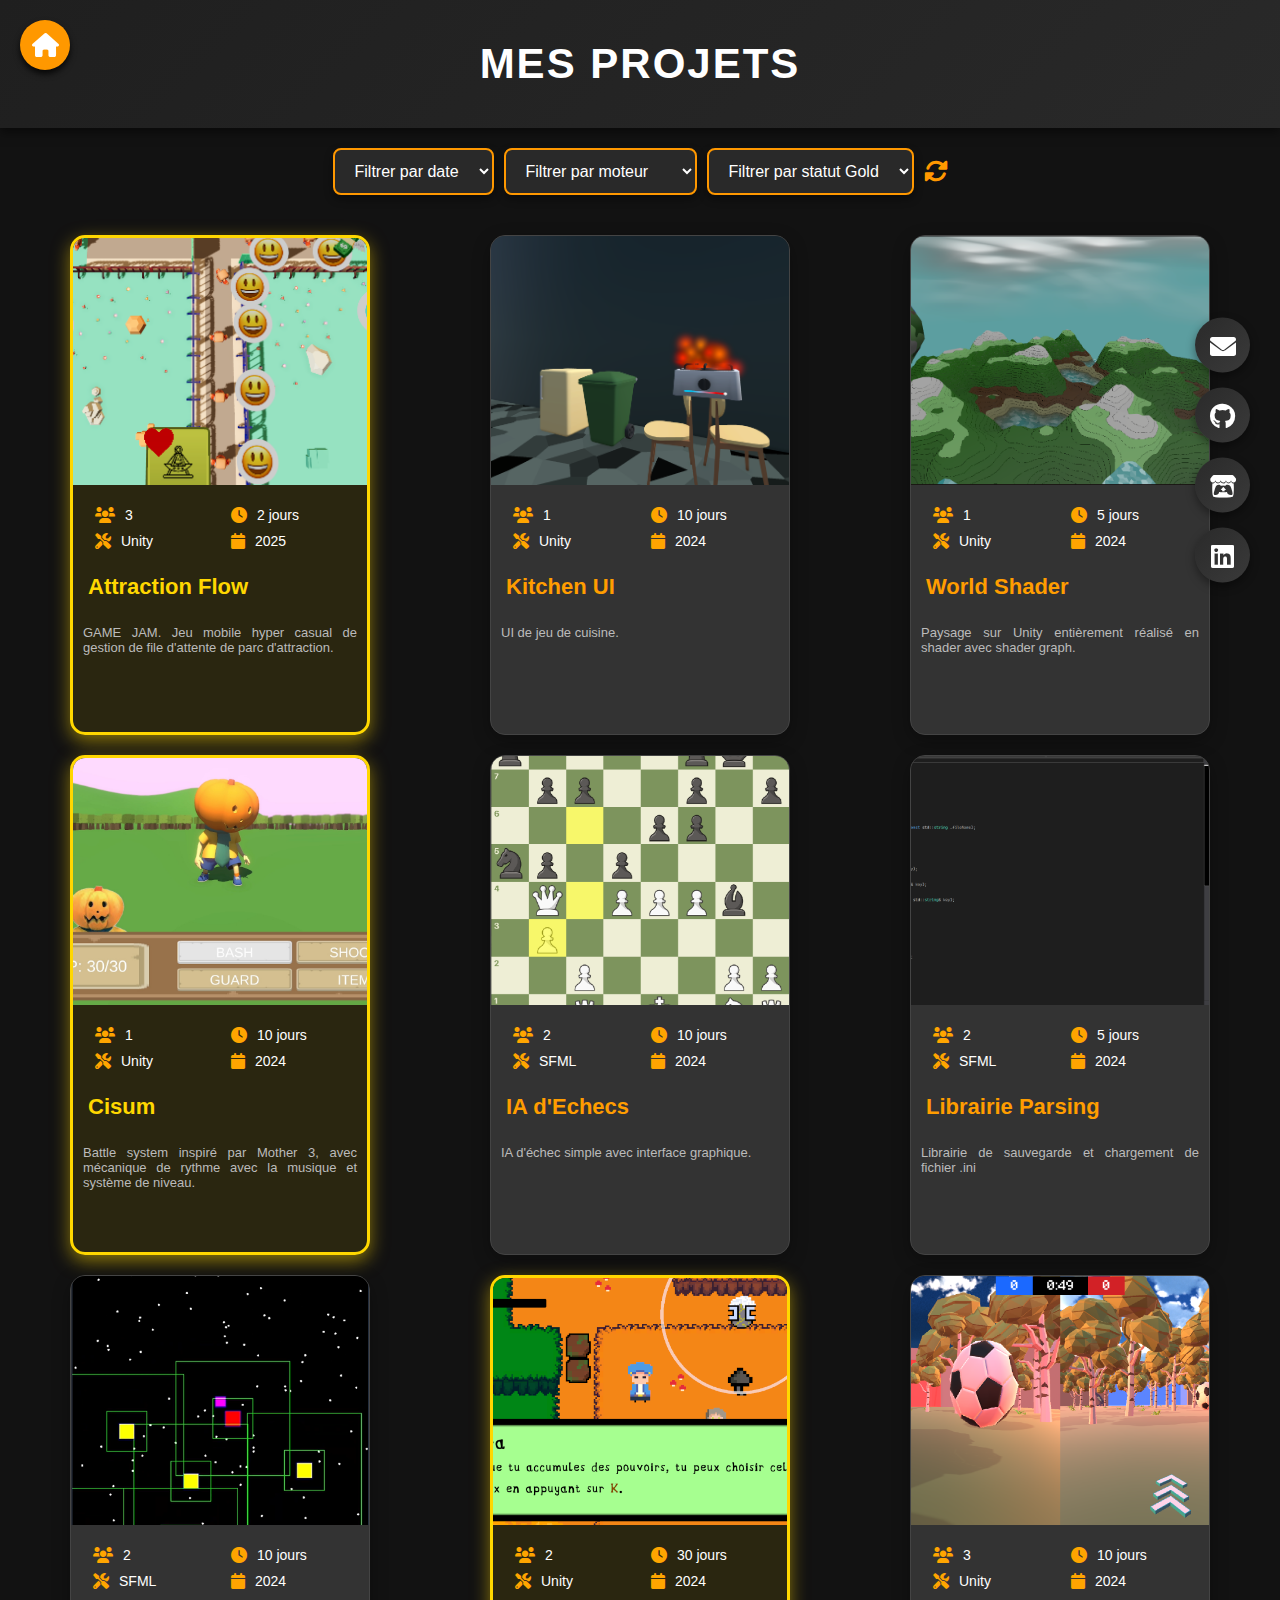
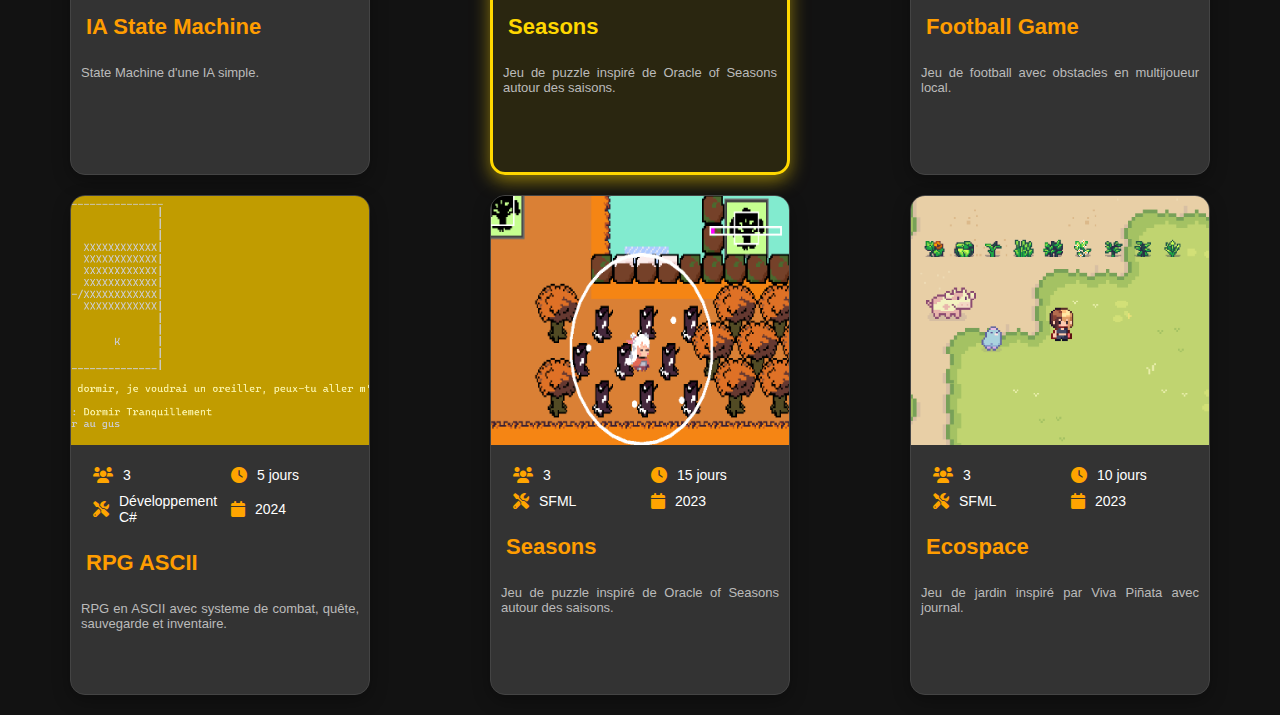
==== commit fa01c393: "js filtres" ====
--- a/projets.html
+++ b/projets.html
@@ -12,18 +12,56 @@
         <link rel="stylesheet" href="https://cdnjs.cloudflare.com/ajax/libs/font-awesome/6.0.0-beta3/css/all.min.css">
     </head>
     <body>
+
+
+
         <button class="home-button" onclick="window.location.href = 'index.html';" aria-label="Retour à l'accueil">
             <i class="fa-solid fa-house"></i>
-        </button>        
+        </button>     
+        
+        
+
         <div class="header">
             <h1 class="header-title">
                 Mes Projets
             </h1>
         </div>
 
+
+
+        <div class="filter-container">
+            <select id="filter-date" aria-label="Filtrer par date">
+            <option value="">Filtrer par date</option>
+            <option value="asc">Ancien</option>
+            <option value="desc">Récent</option>
+        </select>
+            <select id="filter-engine" aria-label="Filtrer par moteur">
+                <option value="">Filtrer par moteur</option>
+                <option value="Unity">Unity</option>
+                <option value="SFML">SFML</option>
+                <option value="Développement C#">Développement C#</option>
+                <option value="cancel">Annuler</option> <!-- Option "Annuler" -->
+            </select>
+            <select id="filter-gold" aria-label="Filtrer par statut Gold">
+                <option value="">Filtrer par statut Gold</option>
+                <option value="true">Gold</option>
+                <option value="false">Non Gold</option>
+                <option value="cancel">Annuler</option> <!-- Option "Annuler" -->
+            </select>
+            <button id="reset-filters" class="reset-button" aria-label="Réinitialiser les filtres">
+                <i class="fas fa-sync-alt"></i> 
+            </button>
+        </div>
+        
+        
+        
+
         <div class="project-container" id="project-container">
             <!-- Les projets seront générés ici -->
         </div>
+
+
+
 
         <div class="social-buttons">
             <a href="mailto:julenmontesytellez@gmail.com" class="social-button" title="Email">
@@ -40,182 +78,8 @@
             </a>
         </div>
 
-        <script>
-            const projects = [
-                {
-                    title: "Attraction Flow",
-                    image: "screen/AttractionFlow/image1.png",
-                    teamSize: 3,
-                    time: "2 jours",
-                    engine: "Unity",
-                    year: 2025,
-                    description: "GAME JAM. Jeu mobile hyper casual de gestion de file d'attente de parc d'attraction.",
-                    isGold: true,
-                    detailPage: "project-details/attraction-flow.html"
-                }, 
-                {
-                    title: "Kitchen UI",
-                    image: "screen/UIUnityScreen/image1.png",
-                    teamSize: 1,
-                    time: "10 jours",
-                    engine: "Unity",
-                    year: 2024,
-                    description: "UI de jeu de cuisine.",
-                    isGold: false,
-                    detailPage: "project-details/kitchen-ui.html"
-                },    
-                {
-                    title: "World Shader",
-                    image: "screen/ShaderUnityScreen/image1.png",
-                    teamSize: 1,
-                    time: "5 jours",
-                    engine: "Unity",
-                    year: 2024,
-                    description: "Paysage sur Unity entièrement réalisé en shader avec shader graph.",
-                    isGold: false,
-                    detailPage: "project-details/world-shader.html"
-                },
-                {
-                    title: "Cisum",
-                    image: "screen/Cisum/image1.jpg",
-                    teamSize: 1,
-                    time: "10 jours",
-                    engine: "Unity",
-                    year: 2024,
-                    description: "Battle system inspiré par Mother 3, avec mécanique de rythme avec la musique et système de niveau.",
-                    isGold: true,
-                    detailPage: "project-details/cisum.html"
-                },
-                {
-                    title: "IA d'Echecs",
-                    image: "screen/ChessAI/image1.png",
-                    teamSize: 2,
-                    time: "10 jours",
-                    engine: "SFML",
-                    year: 2024,
-                    description: "IA d'échec simple avec interface graphique.",
-                    isGold: false,
-                    detailPage: "project-details/chess.html"
-                },
-                {
-                    title: "Librairie Parsing",
-                    image: "screen/LibrairieParsingSMLF/image1.png",
-                    teamSize: 2,
-                    time: "5 jours",
-                    engine: "SFML",
-                    year: 2024,
-                    description: "Librairie de sauvegarde et chargement de fichier .ini",
-                    isGold: false,
-                    detailPage: "project-details/parsing.html"
-                },
-                {
-                    title: "IA State Machine",
-                    image: "screen/StateMachine/image1.png",
-                    teamSize: 2,
-                    time: "10 jours",
-                    engine: "SFML",
-                    year: 2024,
-                    description: "State Machine d'une IA simple.",
-                    isGold: false,
-                    detailPage: "project-details/state-machine.html"
-                },
-                {
-                    title: "Seasons",
-                    image: "screen/SeasonsUnity/image1.png",
-                    teamSize: 2,
-                    time: "30 jours",
-                    engine: "Unity",
-                    year: 2024,
-                    description: "Jeu de puzzle inspiré de Oracle of Seasons autour des saisons.",
-                    isGold: true,
-                    detailPage: "project-details/seasons.html"
-                },
-                {
-                    title: "Football Game",
-                    image: "screen/BallGame/image1.png",
-                    teamSize: 3,
-                    time: "10 jours",
-                    engine: "Unity",
-                    year: 2024,
-                    description: "Jeu de football avec obstacles en multijoueur local.",
-                    isGold: false,
-                    detailPage: "project-details/ball-game.html"
-                },
-                {
-                    title: "RPG ASCII",
-                    image: "screen/ASCII/image1.png",
-                    teamSize: 3,
-                    time: "5 jours",
-                    engine: "Développement C#",
-                    year: 2024,
-                    description: "RPG en ASCII avec systeme de combat, quête, sauvegarde et inventaire.",
-                    isGold: false,
-                    detailPage: "project-details/ascii.html"
-                },
-                {
-                    title: "Seasons",
-                    image: "screen/SeasonsSFML/image1.png",
-                    teamSize: 3,
-                    time: "15 jours",
-                    engine: "SFML",
-                    year: 2023,
-                    description: "Jeu de puzzle inspiré de Oracle of Seasons autour des saisons.",
-                    isGold: false,
-                    detailPage: "project-details/seasons-sfml.html"
-                },
-                {
-                    title: "Ecospace",
-                    image: "screen/Ecospace/image1.png",
-                    teamSize: 3,
-                    time: "10 jours",
-                    engine: "SFML",
-                    year: 2023,
-                    description: "Jeu de jardin inspiré par Viva Piñata avec journal.",
-                    isGold: false,
-                    detailPage: "project-details/ecospace.html"
-                },
-            ];
-    
-            const projectContainer = document.getElementById("project-container");
-    
-            projects.forEach(project => {
-                const projectCard = document.createElement("div");
-                projectCard.classList.add("project-card");
 
-                if (project.isGold) {
-                    projectCard.classList.add("gold");
-                }
 
-                projectCard.innerHTML = `
-                <a href="${project.detailPage}" target="_blank" class="project-link">
-                    <div class="img-container">
-                        <img class="image" src="${project.image}" alt="${project.title}">
-                    </div>
-                    <div class="stats">
-                        <div class="team-size">
-                            <i class="fa-solid fa-users"></i> ${project.teamSize}
-                        </div>
-                        <div class="time">
-                            <i class="fa-solid fa-clock"></i> ${project.time}
-                        </div>
-                        <div class="water-mark">
-                            <i class="fa-solid fa-screwdriver-wrench"></i> ${project.engine}
-                        </div>
-                        <div class="year">
-                            <i class="fa-solid fa-calendar"></i> ${project.year}
-                        </div>
-                    </div>
-                    <div class="title">
-                        <h2>${project.title}</h2>
-                    </div>
-                    <div class="description">
-                        <p>${project.description}</p>
-                    </div>
-                </a>
-                `;
-    
-                projectContainer.appendChild(projectCard);
-            });
-        </script>
+        <script src="projets.js"></script>
     </body>
 </html>--- a/styles/projets.css
+++ b/styles/projets.css
@@ -62,6 +62,61 @@
         font-size: 24px;
     }
 
+    .filter-container {
+        display: flex;
+        gap: 10px;
+        margin-top: 20px;
+        margin-bottom: 20px;
+        align-items: center; /* Centre verticalement tous les éléments */
+        justify-content: center; /* Centre horizontalement les éléments */
+    }
+    
+    .filter-container select {
+        padding: 12px 16px; /* Plus d'espace autour du texte */
+        border: 2px solid #ff9800; /* Bordure colorée */
+        border-radius: 8px; /* Coins arrondis */
+        background-color: #292929; /* Fond sombre */
+        color: #fff; /* Texte blanc */
+        font-size: 16px; /* Taille de police légèrement plus grande */
+        font-weight: 500; /* Poids de la police moyen */
+        transition: all 0.3s ease; /* Transition pour les interactions */
+        outline: none; /* Retirer l'outline par défaut */
+        box-shadow: 0 4px 8px rgba(0, 0, 0, 0.4); /* Ombre discrète */
+    }
+    
+    .filter-container select:hover {
+        background-color: #1f1f1f; /* Changer la couleur de fond au survol */
+        border-color: #ff7f00; /* Bordure plus lumineuse au survol */
+        box-shadow: 0 8px 16px rgba(0, 0, 0, 0.6); /* Ombre plus marquée au survol */
+    }
+    
+    .filter-container select:focus {
+        border-color: #ff9800; /* Garde la bordure colorée au focus */
+        box-shadow: 0 0 10px rgba(255, 152, 0, 0.6); /* Légère lueur autour du champ */
+    }
+    
+    .reset-button {
+        background: none;
+        border: none;
+        font-size: 24px; /* Taille de l'icône */
+        cursor: pointer;
+        color: #ff9800; /* Orange comme couleur principale pour rester cohérent avec le thème */
+        transition: color 0.3s ease, transform 0.3s ease; /* Transition pour les effets de survol */
+    }
+    
+    .reset-button:hover {
+        color: #ff7f00; /* Teinte d'orange plus foncée au survol */
+        transform: scale(1.1); /* Légère animation d'agrandissement au survol */
+    }
+    
+    .reset-button:focus {
+        outline: none;
+        color: #ffa500; /* Orange plus clair pour le focus */
+    }
+    
+    
+    
+
 @media (max-width: 1200px) {
     .project-container {
         grid-template-columns: repeat(2, 1fr);
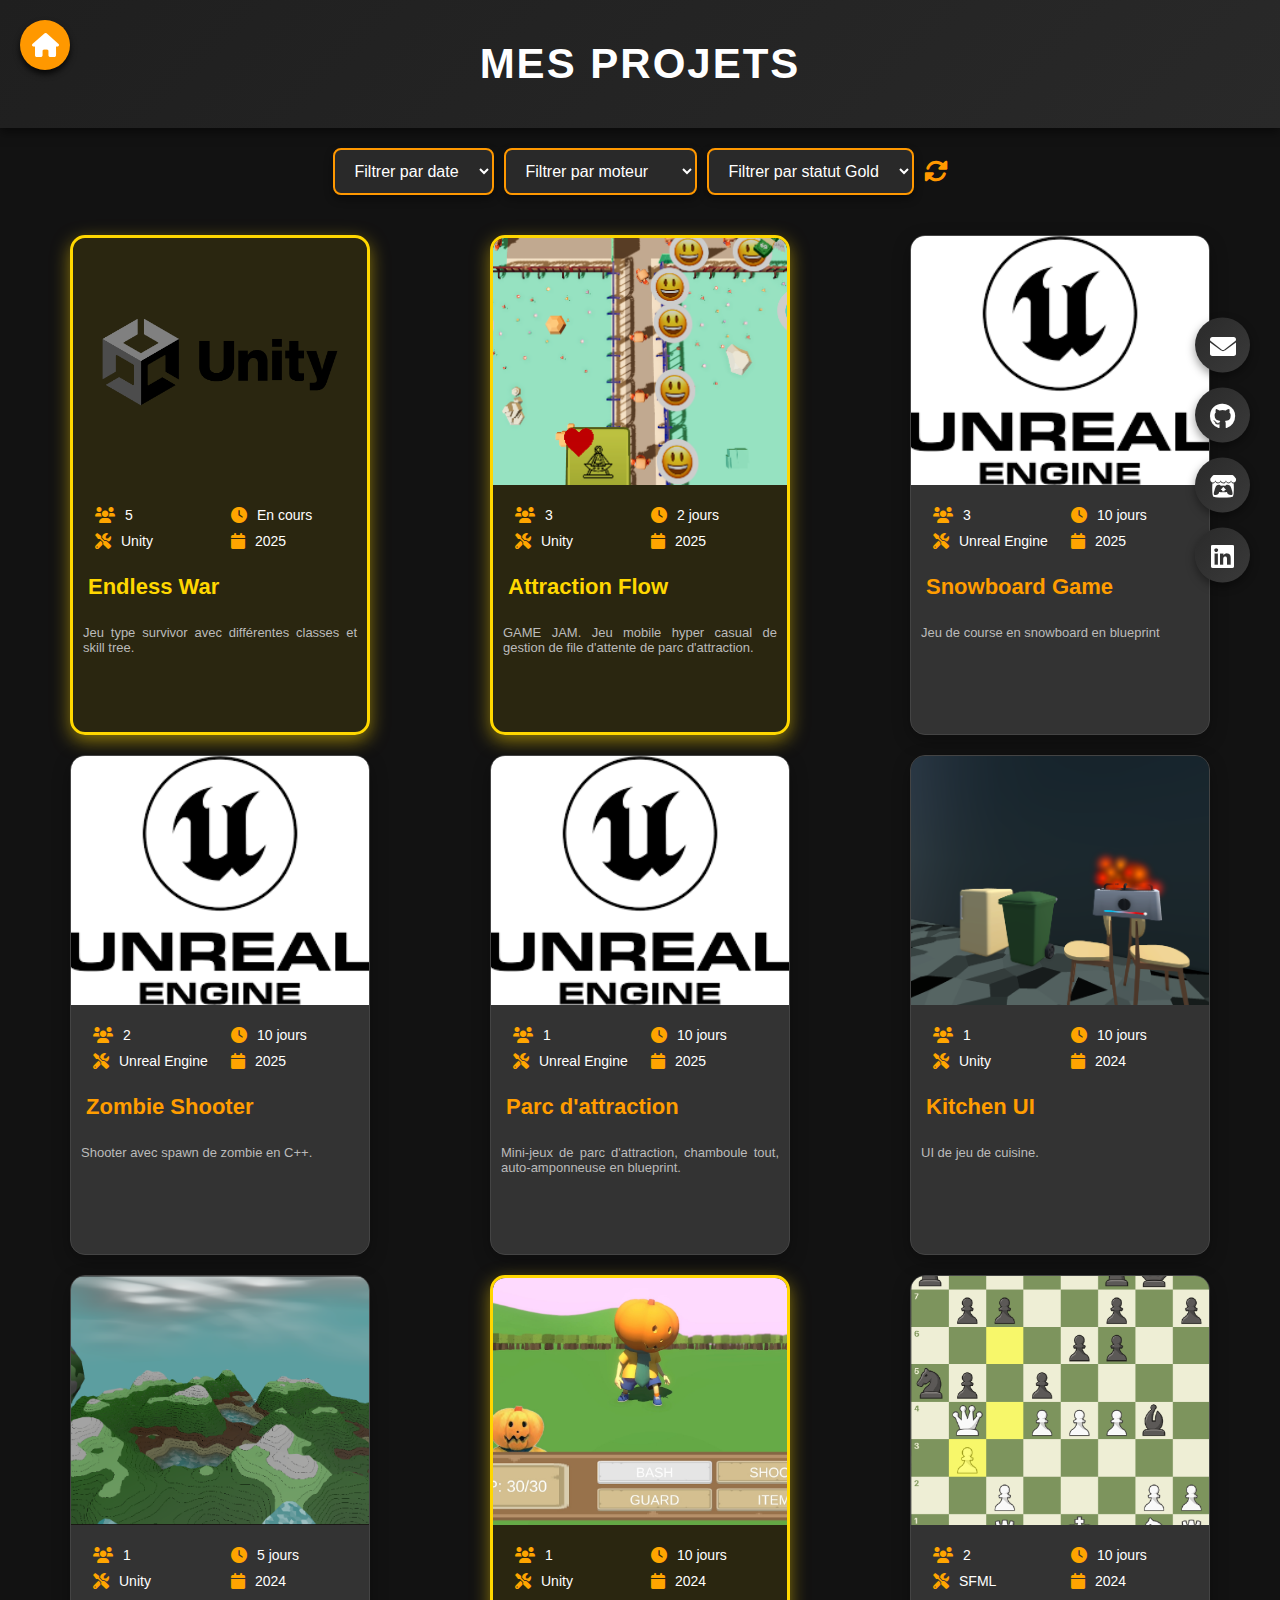
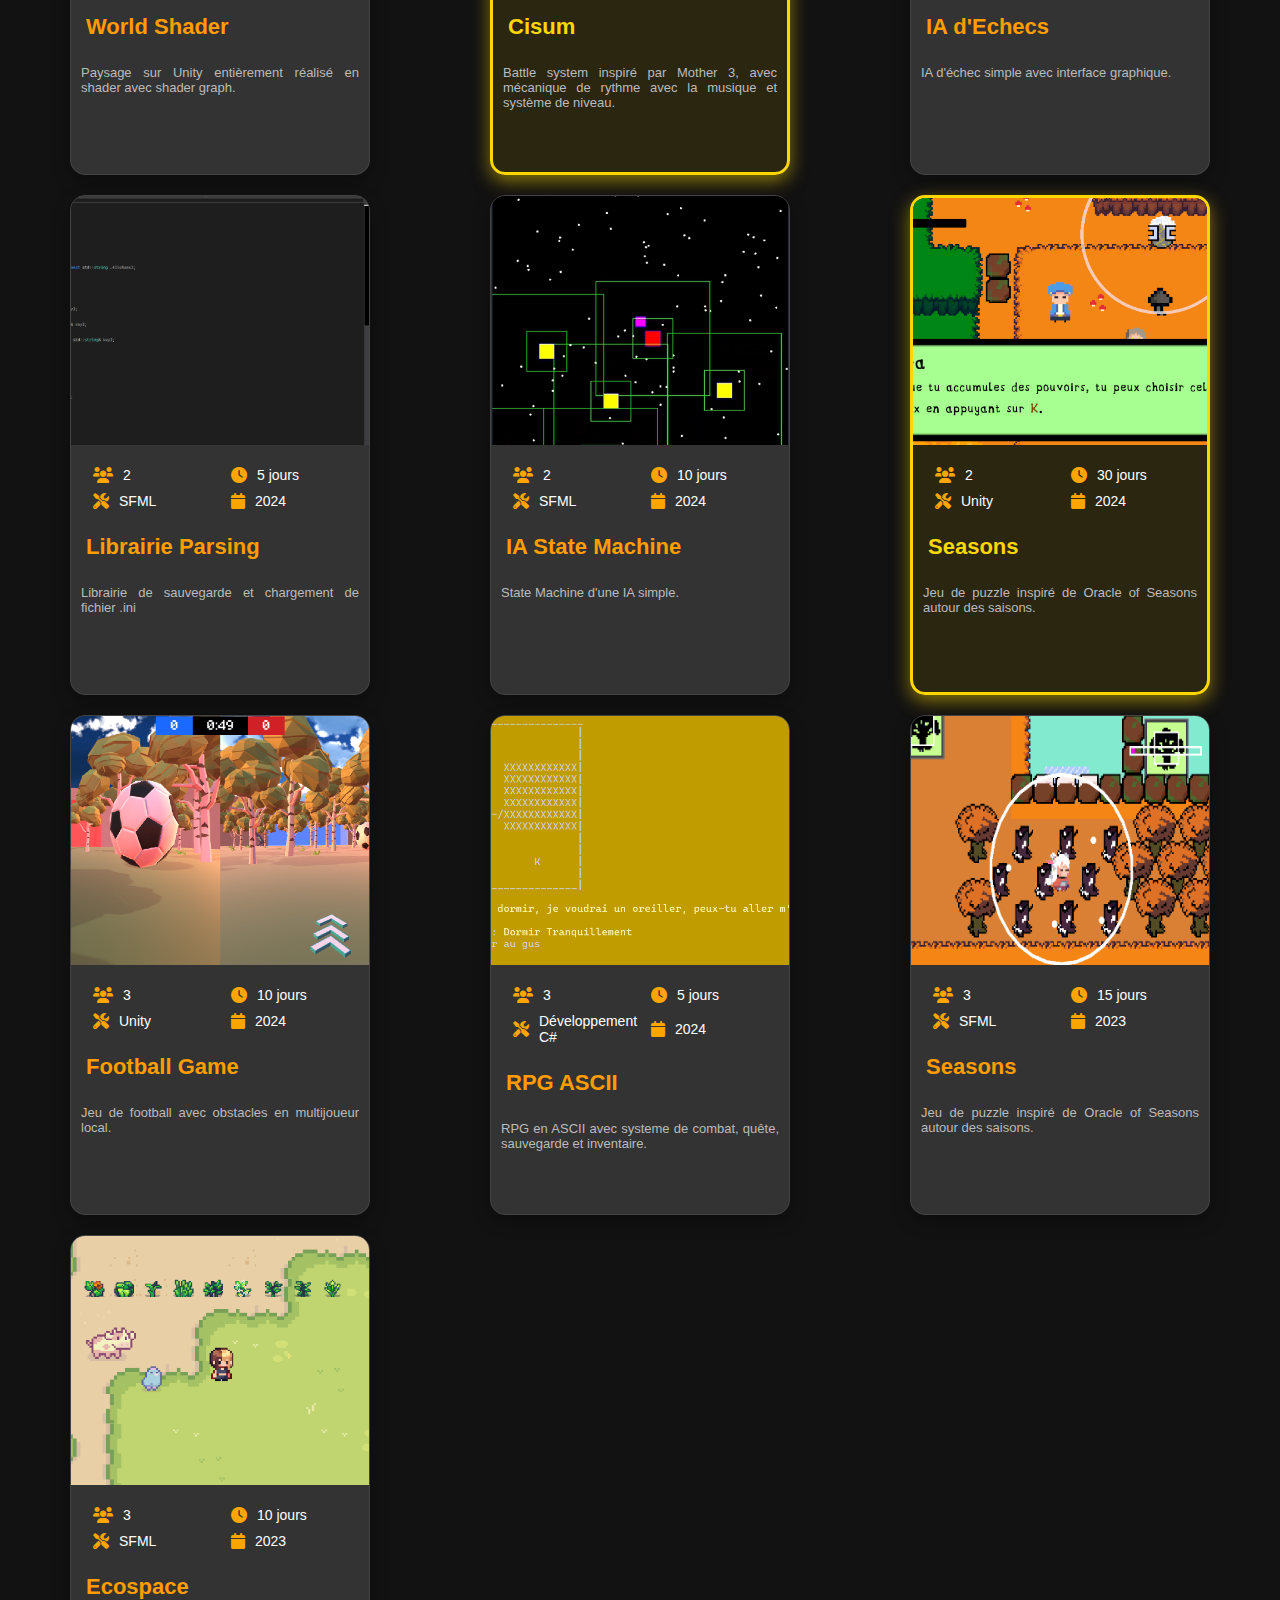
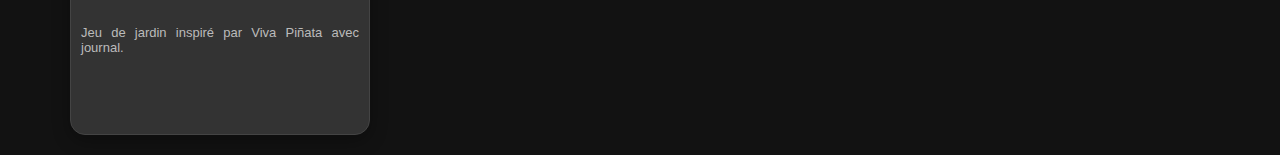
==== commit 452a7a97: "Update" ====
--- a/projets.html
+++ b/projets.html
@@ -14,7 +14,7 @@
     <body>
 
 
-
+        
         <button class="home-button" onclick="window.location.href = 'index.html';" aria-label="Retour à l'accueil">
             <i class="fa-solid fa-house"></i>
         </button>     
@@ -31,13 +31,16 @@
 
         <div class="filter-container">
             <select id="filter-date" aria-label="Filtrer par date">
-            <option value="">Filtrer par date</option>
-            <option value="asc">Ancien</option>
-            <option value="desc">Récent</option>
-        </select>
+                <option value="">Filtrer par date</option>
+                <option value="2025">2025</option>
+                <option value="2024">2024</option>
+                <option value="2023">2023</option>
+                <option value="cancel">Annuler</option> <!-- Option "Annuler" -->
+            </select>
             <select id="filter-engine" aria-label="Filtrer par moteur">
                 <option value="">Filtrer par moteur</option>
                 <option value="Unity">Unity</option>
+                <option value="Unreal Engine">Unreal Engine</option>
                 <option value="SFML">SFML</option>
                 <option value="Développement C#">Développement C#</option>
                 <option value="cancel">Annuler</option> <!-- Option "Annuler" -->
